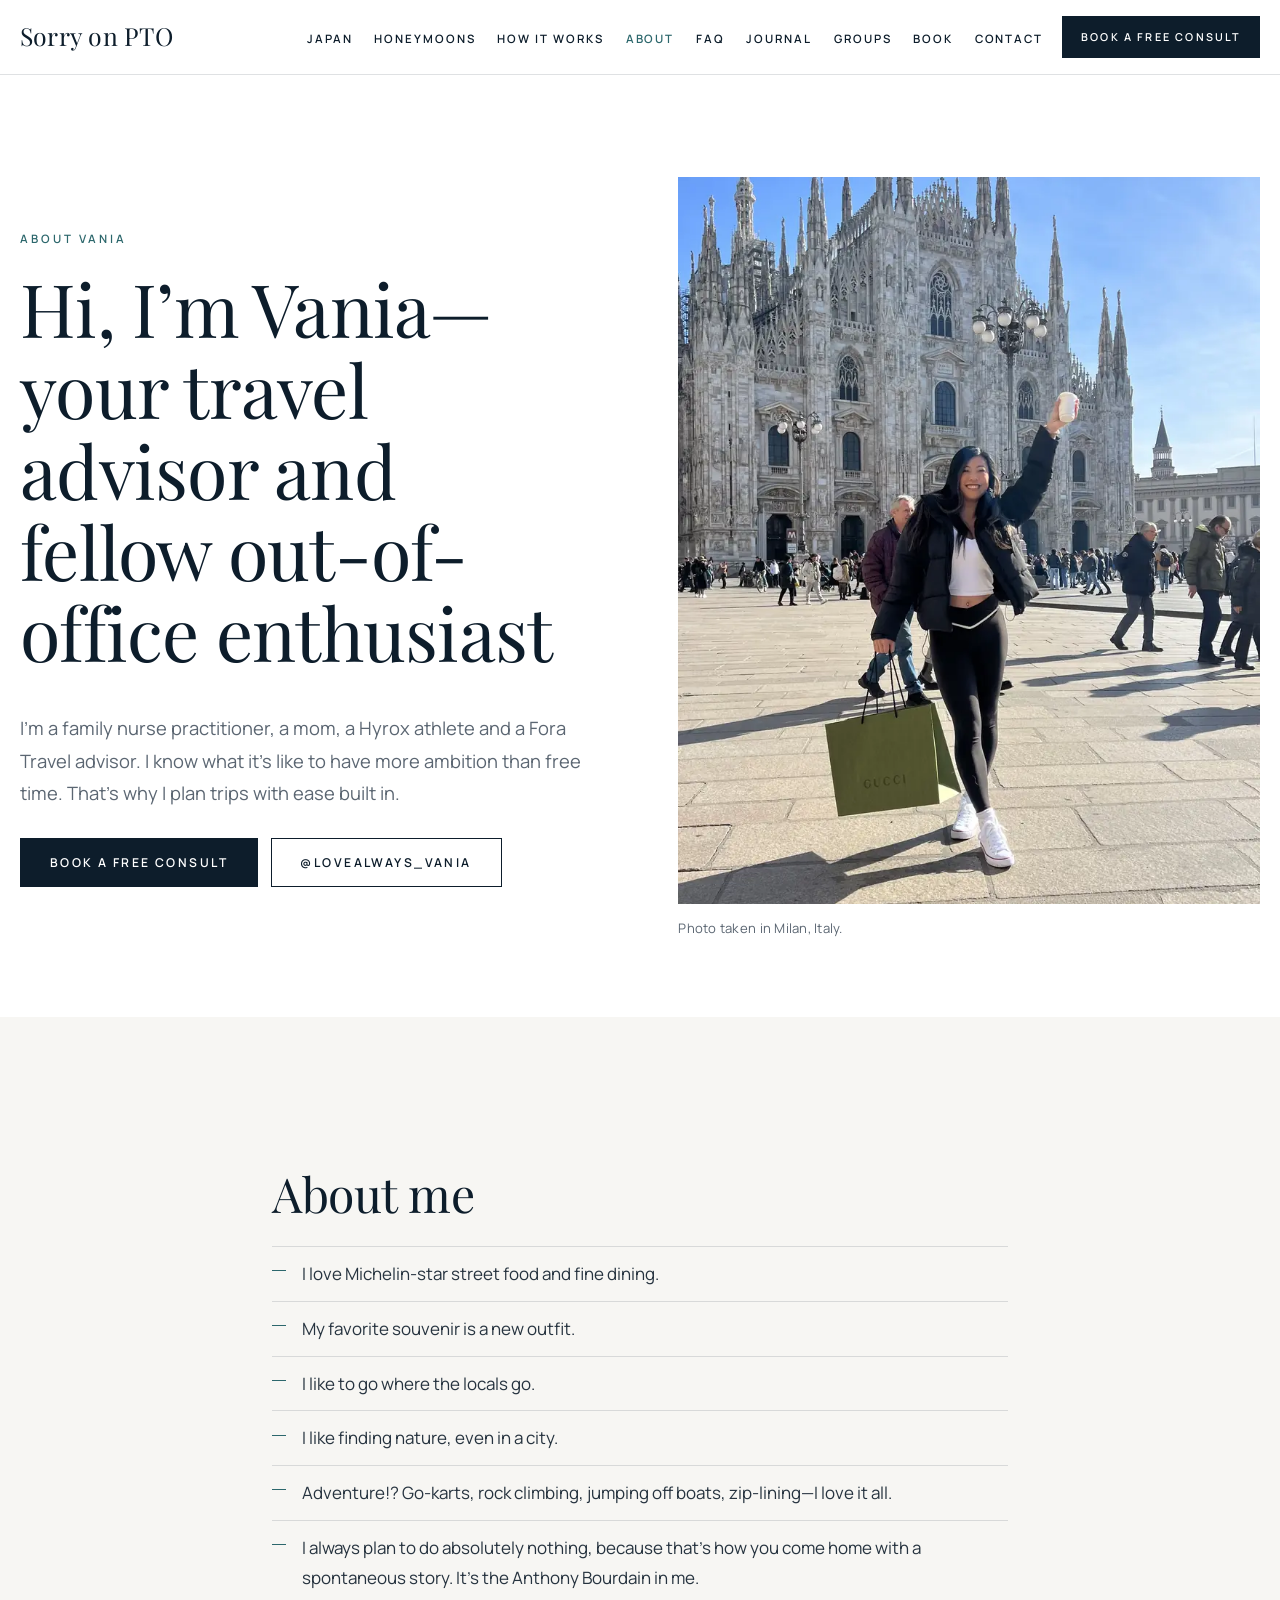
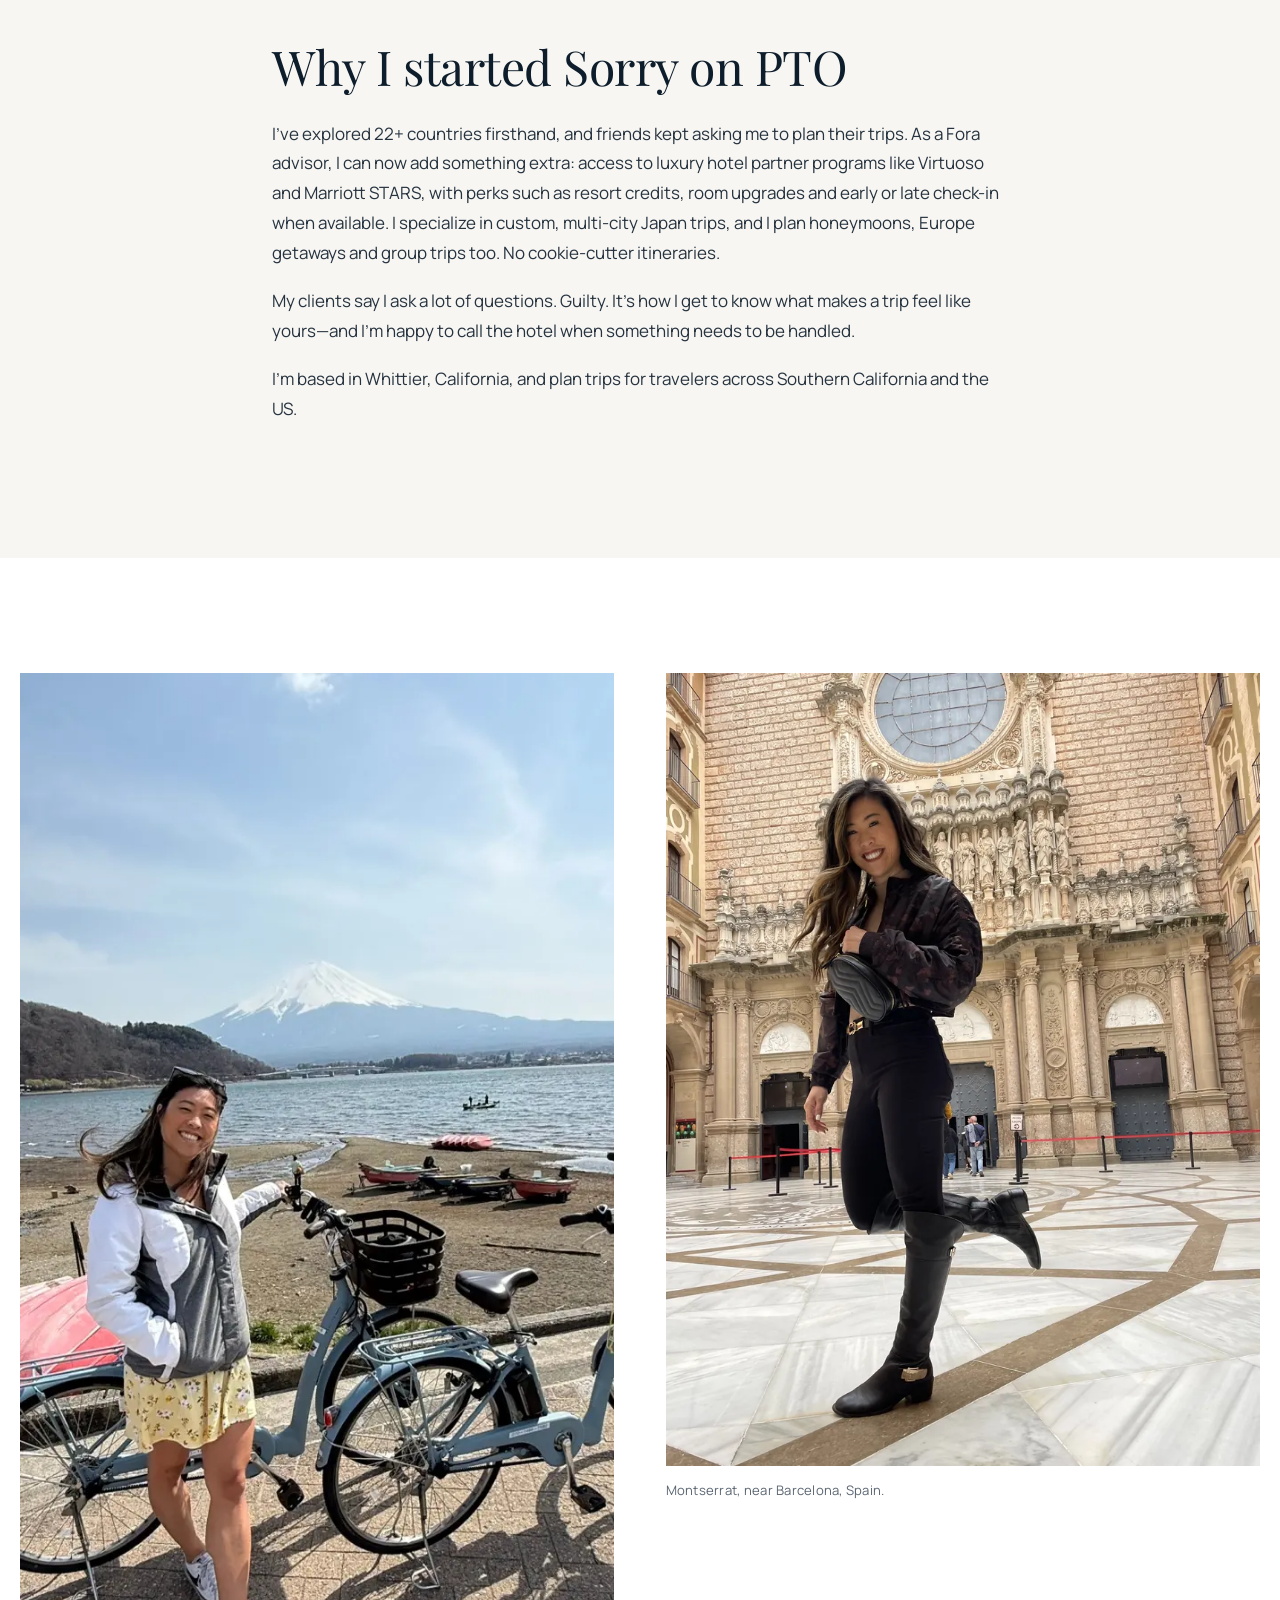
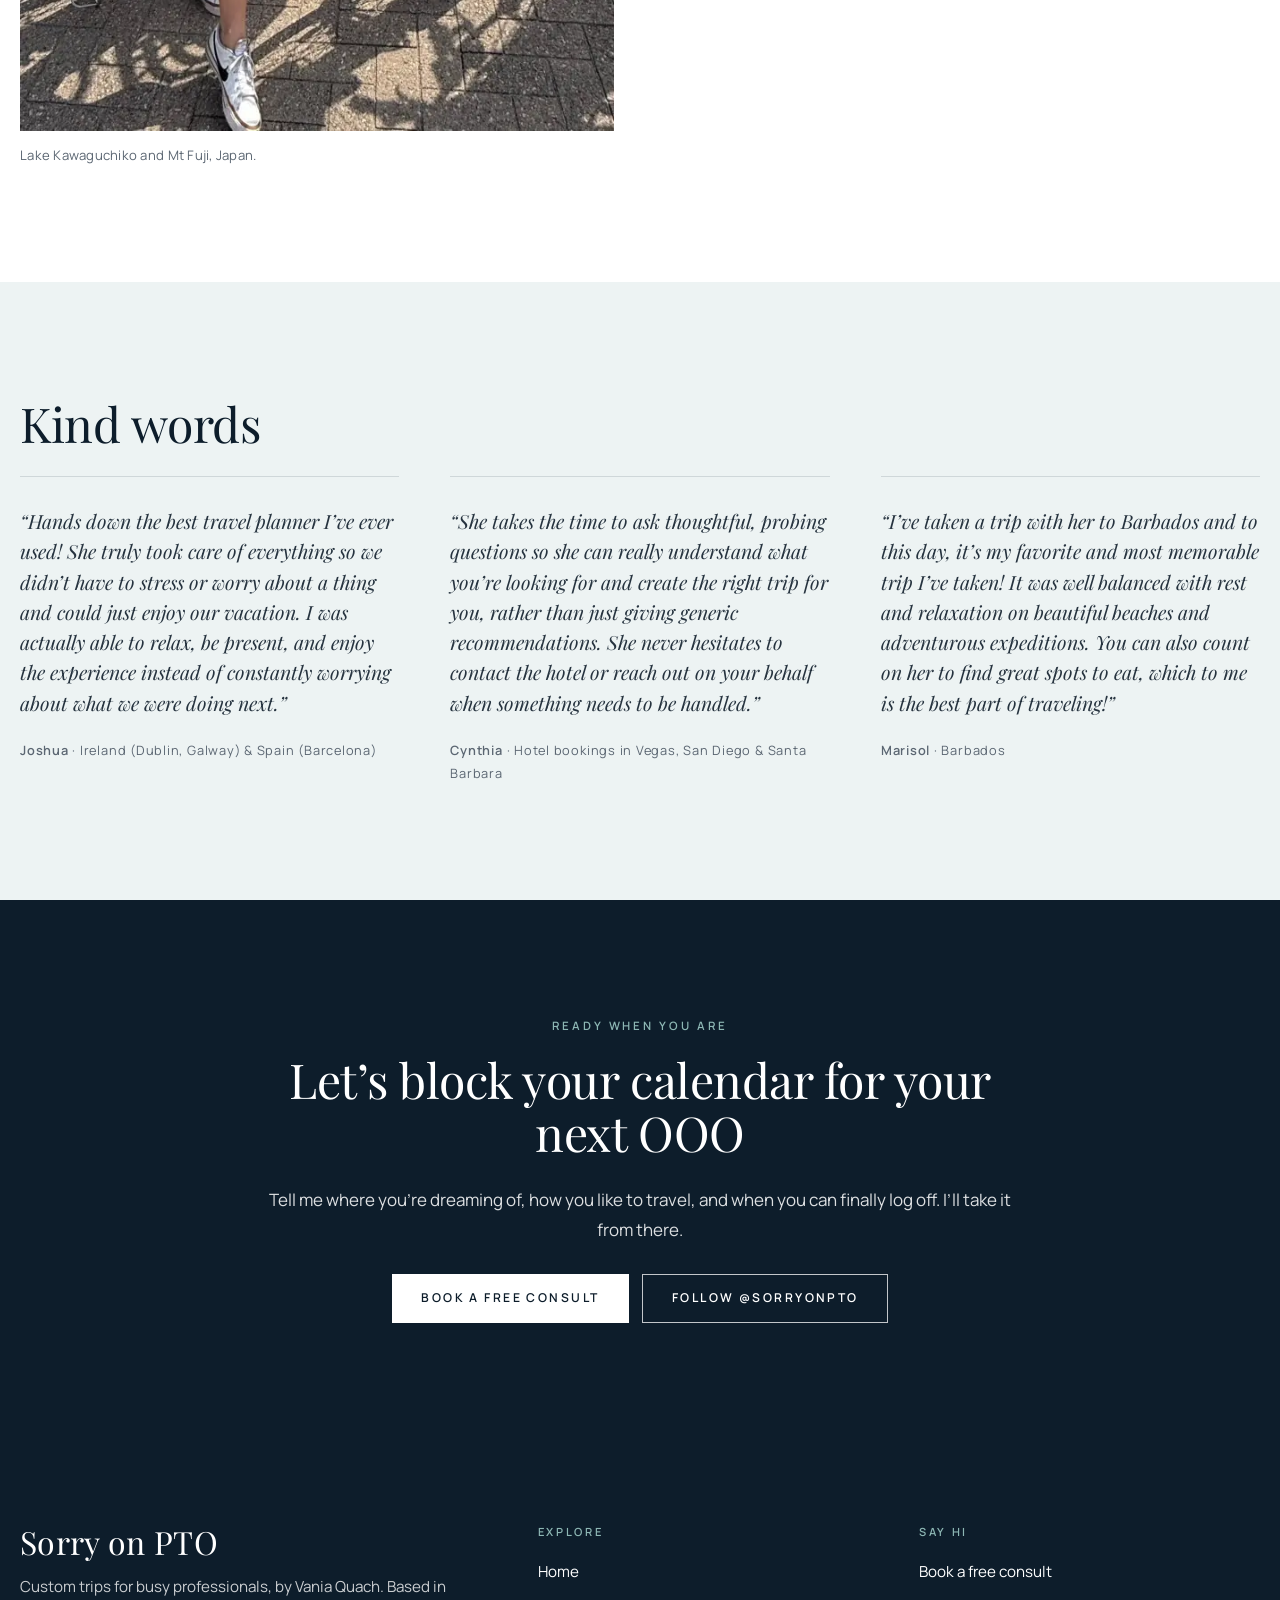
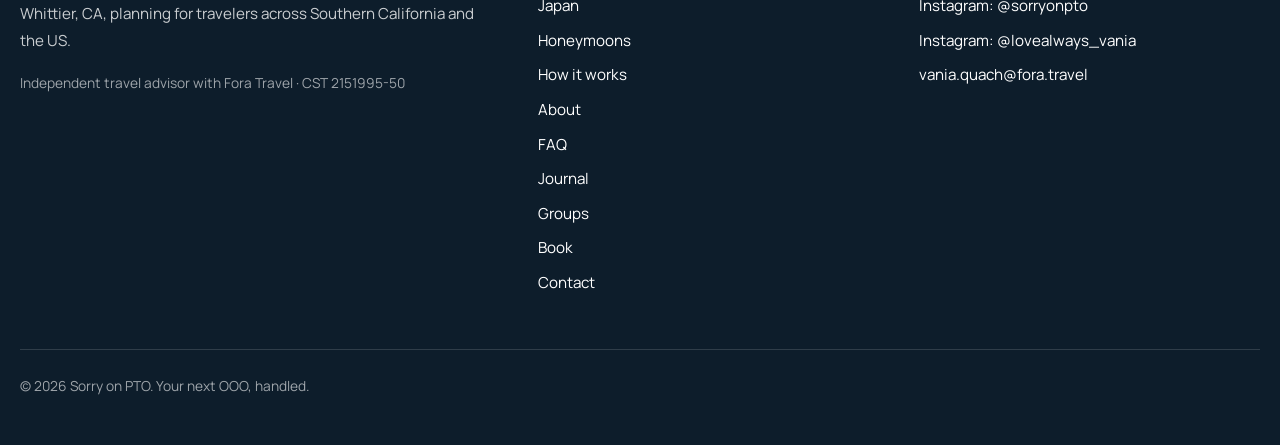
==== about/index.html @ eb4bfcd2 "sorryonpto.com site v4" ====
<!doctype html>
<html lang="en">
<head>
<meta charset="utf-8">
<meta name="viewport" content="width=device-width, initial-scale=1">
<title>About Vania Quach, Luxury Travel Advisor in Whittier, CA | Sorry on PTO</title>
<meta name="description" content="Meet Vania Quach: nurse practitioner, mom and Fora luxury travel advisor in Whittier, CA, designing custom Japan, group and milestone trips in 22+ countries.">
<link rel="canonical" href="https://sorryonpto.com/about/">
<meta name="theme-color" content="#0D1D2B">
<meta property="og:type" content="website">
<meta property="og:site_name" content="Sorry on PTO">
<meta property="og:title" content="About Vania Quach, Luxury Travel Advisor in Whittier, CA | Sorry on PTO">
<meta property="og:description" content="Meet Vania Quach: nurse practitioner, mom and Fora luxury travel advisor in Whittier, CA, designing custom Japan, group and milestone trips in 22+ countries.">
<meta property="og:url" content="https://sorryonpto.com/about/">
<meta property="og:image" content="https://sorryonpto.com/og.jpg">
<meta property="og:image:width" content="1200">
<meta property="og:image:height" content="630">
<meta name="twitter:card" content="summary_large_image">
<meta name="twitter:title" content="About Vania Quach, Luxury Travel Advisor in Whittier, CA | Sorry on PTO">
<meta name="twitter:description" content="Meet Vania Quach: nurse practitioner, mom and Fora luxury travel advisor in Whittier, CA, designing custom Japan, group and milestone trips in 22+ countries.">
<meta name="twitter:image" content="https://sorryonpto.com/og.jpg">
<link rel="icon" href="../favicon.svg" type="image/svg+xml">
<link rel="preload" href="../fonts/PlayfairDisplay-normal.woff2" as="font" type="font/woff2" crossorigin>
<link rel="stylesheet" href="../styles.css">
<script type="application/ld+json">{"@context": "https://schema.org", "@type": "Person", "@id": "https://sorryonpto.com/about/#vania", "name": "Vania Quach", "jobTitle": "Travel Advisor", "worksFor": {"@type": "Organization", "name": "Fora Travel", "url": "https://www.foratravel.com/"}, "url": "https://sorryonpto.com/about/", "image": "https://sorryonpto.com/img/vania-milan-duomo-800.webp", "homeLocation": {"@type": "Place", "name": "Whittier, California"}, "knowsAbout": ["Japan travel", "Luxury travel", "Honeymoon planning"], "sameAs": ["https://www.instagram.com/lovealways_vania/", "https://www.instagram.com/sorryonpto/"]}</script>
<script type="application/ld+json">{"@context": "https://schema.org", "@type": "BreadcrumbList", "itemListElement": [{"@type": "ListItem", "position": 1, "name": "Home", "item": "https://sorryonpto.com/"}, {"@type": "ListItem", "position": 2, "name": "About Vania", "item": "https://sorryonpto.com/about/"}]}</script>
</head>
<body>
<a class="skip" href="#main">Skip to content</a>
<header class="site-header">
  <div class="wrap header-in">
    <a class="brand" href="../">Sorry on PTO</a>
    <nav aria-label="Main" class="nav-desktop"><ul><li><a href="../japan-travel-advisor/">Japan</a></li><li><a href="../honeymoons-couples-trips/">Honeymoons</a></li><li><a href="../how-it-works/">How it works</a></li><li><a href="../about/" aria-current="page">About</a></li><li><a href="../faq/">FAQ</a></li><li><a href="../blog/">Journal</a></li><li><a href="../groups/">Groups</a></li><li><a href="../book/">Book</a></li><li><a href="../contact/">Contact</a></li></ul></nav>
    <a class="btn btn-small header-cta" href="../book/">Book a free consult</a>
    <details class="nav-mobile">
      <summary aria-label="Menu"><span></span><span></span><span></span></summary>
      <nav aria-label="Mobile"><ul><li><a href="../japan-travel-advisor/">Japan</a></li><li><a href="../honeymoons-couples-trips/">Honeymoons</a></li><li><a href="../how-it-works/">How it works</a></li><li><a href="../about/" aria-current="page">About</a></li><li><a href="../faq/">FAQ</a></li><li><a href="../blog/">Journal</a></li><li><a href="../groups/">Groups</a></li><li><a href="../book/">Book</a></li><li><a href="../contact/">Contact</a></li><li><a class="btn" href="../book/">Book a free consult</a></li></ul></nav>
    </details>
  </div>
</header>
<main id="main">

<section class="page-hero"><div class="wrap split"><div><p class="eyebrow">About Vania</p><h1>Hi, I’m Vania—your travel advisor and fellow out-of-office enthusiast</h1><p class="lede">I’m a family nurse practitioner, a mom, a Hyrox athlete and a Fora Travel advisor. I know what it’s like to have more ambition than free time. That’s why I plan trips with ease built in.</p><div class="btn-row"><a class="btn" href="../book/">Book a free consult</a><a class="btn btn-ghost" href="https://www.instagram.com/lovealways_vania/">@lovealways_vania</a></div></div><figure class="round feature"><img src="../img/vania-milan-duomo-800.webp" srcset="../img/vania-milan-duomo-800.webp 800w" sizes="(max-width: 860px) 90vw, 50vw" width="800" height="1422" alt="Vania outside the Duomo in Milan, Italy" fetchpriority="high"><figcaption>Photo taken in Milan, Italy.</figcaption></figure></div></section>
<section class="bg-sand"><div class="narrow prose"><h2>About me</h2><ul class="ticks">
<li>I love Michelin-star street food and fine dining.</li>
<li>My favorite souvenir is a new outfit.</li>
<li>I like to go where the locals go.</li>
<li>I like finding nature, even in a city.</li>
<li>Adventure!? Go-karts, rock climbing, jumping off boats, zip-lining—I love it all.</li>
<li>I always plan to do absolutely nothing, because that’s how you come home with a spontaneous story. It’s the Anthony Bourdain in me.</li></ul>
<h2>Why I started Sorry on PTO</h2><p>I’ve explored 22+ countries firsthand, and friends kept asking me to plan their trips. As a Fora advisor, I can now add something extra: access to luxury hotel partner programs like Virtuoso and Marriott STARS, with perks such as resort credits, room upgrades and early or late check-in when available. I specialize in custom, multi-city Japan trips, and I plan honeymoons, Europe getaways and group trips too. No cookie-cutter itineraries.</p>
<p>My clients say I ask a lot of questions. Guilty. It’s how I get to know what makes a trip feel like yours—and I’m happy to call the hotel when something needs to be handled.</p>
<p>I’m based in Whittier, California, and plan trips for travelers across Southern California and the US.</p></div></section>
<section><div class="wrap grid grid-2" style="align-items:start">
<figure class="round"><img src="../img/mt-fuji-bike-kawaguchiko-800.webp" srcset="../img/mt-fuji-bike-kawaguchiko-800.webp 664w" sizes="(max-width: 700px) 100vw, 50vw" width="664" height="1182" alt="Vania with her bike by Lake Kawaguchiko, Mt Fuji in the background" loading="lazy" decoding="async"><figcaption>Lake Kawaguchiko and Mt Fuji, Japan.</figcaption></figure>
<figure class="round"><img src="../img/vania-montserrat-basilica-spain-800.webp" srcset="../img/vania-montserrat-basilica-spain-800.webp 800w, ../img/vania-montserrat-basilica-spain-1600.webp 1050w" sizes="(max-width: 860px) 100vw, 50vw" width="800" height="1067" alt="Vania at the basilica of Montserrat near Barcelona, Spain" loading="lazy" decoding="async"><figcaption>Montserrat, near Barcelona, Spain.</figcaption></figure>
</div></section>
<section class="bg-sage"><div class="wrap"><h2>Kind words</h2><div class="grid grid-3"><figure class="quote"><blockquote><p>“Hands down the best travel planner I’ve ever used! She truly took care of everything so we didn’t have to stress or worry about a thing and could just enjoy our vacation. I was actually able to relax, be present, and enjoy the experience instead of constantly worrying about what we were doing next.”</p></blockquote><figcaption><cite><strong>Joshua</strong> · Ireland (Dublin, Galway) & Spain (Barcelona)</cite></figcaption></figure><figure class="quote"><blockquote><p>“She takes the time to ask thoughtful, probing questions so she can really understand what you’re looking for and create the right trip for you, rather than just giving generic recommendations. She never hesitates to contact the hotel or reach out on your behalf when something needs to be handled.”</p></blockquote><figcaption><cite><strong>Cynthia</strong> · Hotel bookings in Vegas, San Diego & Santa Barbara</cite></figcaption></figure><figure class="quote"><blockquote><p>“I’ve taken a trip with her to Barbados and to this day, it’s my favorite and most memorable trip I’ve taken! It was well balanced with rest and relaxation on beautiful beaches and adventurous expeditions. You can also count on her to find great spots to eat, which to me is the best part of traveling!”</p></blockquote><figcaption><cite><strong>Marisol</strong> · Barbados</cite></figcaption></figure></div></div></section>
<section class="bg-green center"><div class="narrow"><p class="eyebrow">Ready when you are</p><h2>Let’s block your calendar for your next OOO</h2><p>Tell me where you’re dreaming of, how you like to travel, and when you can finally log off. I’ll take it from there.</p><div class="btn-row"><a class="btn" href="../book/">Book a free consult</a><a class="btn btn-ghost" href="https://www.instagram.com/sorryonpto/">Follow @sorryonpto</a></div></div></section>
</main>
<footer class="site-footer">
  <div class="wrap footer-grid">
    <div>
      <p class="brand brand-foot">Sorry on PTO</p>
      <p>Custom trips for busy professionals, by Vania Quach. Based in Whittier, CA, planning for travelers across Southern California and the US.</p>
      <p class="small">Independent travel advisor with Fora Travel · CST 2151995-50</p>
    </div>
    <div>
      <h2 class="foot-h">Explore</h2>
      <ul class="foot-links"><li><a href="../">Home</a></li><li><a href="../japan-travel-advisor/">Japan</a></li><li><a href="../honeymoons-couples-trips/">Honeymoons</a></li><li><a href="../how-it-works/">How it works</a></li><li><a href="../about/" aria-current="page">About</a></li><li><a href="../faq/">FAQ</a></li><li><a href="../blog/">Journal</a></li><li><a href="../groups/">Groups</a></li><li><a href="../book/">Book</a></li><li><a href="../contact/">Contact</a></li></ul>
    </div>
    <div>
      <h2 class="foot-h">Say hi</h2>
      <ul class="foot-links">
        <li><a href="../book/">Book a free consult</a></li>
        <li><a href="https://www.instagram.com/sorryonpto/">Instagram: @sorryonpto</a></li>
        <li><a href="https://www.instagram.com/lovealways_vania/">Instagram: @lovealways_vania</a></li>
        <li><a href="mailto:vania.quach@fora.travel">vania.quach@fora.travel</a></li>
      </ul>
    </div>
  </div>
  <p class="wrap small copy">© 2026 Sorry on PTO. Your next OOO, handled.</p>
</footer>
</body>
</html>
---- styles.css ----
@font-face{font-family:'Manrope';font-style:normal;font-weight:400 600;font-display:swap;src:url(fonts/Manrope-normal.woff2) format('woff2');unicode-range:U+0000-00FF, U+0131, U+0152-0153, U+02BB-02BC, U+02C6, U+02DA, U+02DC, U+0304, U+0308, U+0329, U+2000-206F, U+20AC, U+2122, U+2191, U+2193, U+2212, U+2215, U+FEFF, U+FFFD}
@font-face{font-family:'Playfair Display';font-style:italic;font-weight:400 600;font-display:swap;src:url(fonts/PlayfairDisplay-italic.woff2) format('woff2');unicode-range:U+0000-00FF, U+0131, U+0152-0153, U+02BB-02BC, U+02C6, U+02DA, U+02DC, U+0304, U+0308, U+0329, U+2000-206F, U+20AC, U+2122, U+2191, U+2193, U+2212, U+2215, U+FEFF, U+FFFD}
@font-face{font-family:'Playfair Display';font-style:normal;font-weight:400 600;font-display:swap;src:url(fonts/PlayfairDisplay-normal.woff2) format('woff2');unicode-range:U+0000-00FF, U+0131, U+0152-0153, U+02BB-02BC, U+02C6, U+02DA, U+02DC, U+0304, U+0308, U+0329, U+2000-206F, U+20AC, U+2122, U+2191, U+2193, U+2212, U+2215, U+FEFF, U+FFFD}
:root{--white:#fff;--warm:#F7F6F3;--mist:#EDF3F3;--ink:#0D1D2B;--ink2:#1A2F42;--text:#26333F;--muted:#5B6672;--sea:#8DB7B4;--sea-d:#2C676C;--line:rgba(13,29,43,.13);--serif:'Playfair Display',Georgia,'Times New Roman',serif;--sans:'Manrope',system-ui,-apple-system,'Segoe UI',Helvetica,Arial,sans-serif}
*,*::before,*::after{box-sizing:border-box}
html{-webkit-text-size-adjust:100%;scroll-behavior:smooth}
body{margin:0;background:var(--white);color:var(--text);font-family:var(--sans);font-size:1.0625rem;line-height:1.75;overflow-x:hidden;-webkit-font-smoothing:antialiased}
img{max-width:100%;height:auto;display:block}
a{color:var(--sea-d);text-underline-offset:4px;text-decoration-thickness:1px}
a:hover{color:var(--ink)}
:focus-visible{outline:2px solid var(--sea-d);outline-offset:3px}
h1,h2,h3{font-family:var(--serif);font-weight:400;line-height:1.1;color:var(--ink);margin:0 0 .55em;letter-spacing:-.01em}
h1{font-size:clamp(2.5rem,6.4vw,4.6rem)}
h2{font-size:clamp(1.9rem,4.4vw,3rem)}
h3{font-family:var(--sans);font-weight:600;font-size:1.06rem;letter-spacing:.01em;line-height:1.35}
p{margin:0 0 1.1em}
ul{padding-left:1.2rem}
.wrap{width:min(1240px,100% - 2.5rem);margin-inline:auto}
.narrow{width:min(760px,100% - 2.5rem);margin-inline:auto}
.skip{position:absolute;left:-999px;top:0;background:var(--ink);color:#fff;padding:.6rem 1rem;z-index:99}
.skip:focus{left:1rem;top:1rem}
.eyebrow{font-family:var(--sans);text-transform:uppercase;letter-spacing:.26em;font-size:.72rem;font-weight:600;color:var(--sea-d);margin:0 0 1.1rem}
.lede{font-size:1.15rem;color:var(--muted)}
.small{font-size:.86rem;color:var(--muted)}
.center{text-align:center}
section{padding:clamp(4.5rem,9vw,8rem) 0}
.bg-sand{background:var(--warm)}
.bg-sage{background:var(--mist)}
.bg-green,.bg-navy{background:var(--ink);color:rgba(255,255,255,.86)}
.bg-green h2,.bg-green h3,.bg-navy h2,.bg-navy h3{color:#fff}
.bg-green .eyebrow,.bg-navy .eyebrow{color:var(--sea)}
.bg-green a:not(.btn),.bg-navy a:not(.btn){color:#fff}
/* buttons */
.btn{display:inline-flex;align-items:center;justify-content:center;gap:.5rem;min-height:3.1rem;padding:.85rem 1.8rem;background:var(--ink);color:#fff;border:1px solid var(--ink);border-radius:0;font-family:var(--sans);font-weight:600;font-size:.76rem;letter-spacing:.2em;text-transform:uppercase;text-decoration:none;transition:background .25s,color .25s,border-color .25s;text-align:center;line-height:1.3}
.btn:hover{background:var(--sea-d);border-color:var(--sea-d);color:#fff}
.btn-ghost{background:transparent;color:var(--ink)}
.btn-ghost:hover{background:var(--ink);color:#fff;border-color:var(--ink)}
.bg-green .btn,.bg-navy .btn,.on-photo .btn{background:#fff;color:var(--ink);border-color:#fff}
.bg-green .btn:hover,.bg-navy .btn:hover,.on-photo .btn:hover{background:var(--sea);border-color:var(--sea);color:var(--ink)}
.bg-green .btn-ghost,.bg-navy .btn-ghost,.on-photo .btn-ghost{background:transparent;color:#fff;border-color:rgba(255,255,255,.75)}
.bg-green .btn-ghost:hover,.bg-navy .btn-ghost:hover,.on-photo .btn-ghost:hover{background:#fff;color:var(--ink)}
.btn-small{min-height:2.6rem;padding:.55rem 1.1rem;font-size:.68rem}
.btn-big{min-height:3.6rem;padding:1rem 2.4rem;font-size:.82rem}
.btn-row{display:flex;flex-wrap:wrap;gap:.8rem;margin-top:1.8rem}
.center .btn-row{justify-content:center}
.link-arrow{font-size:.76rem;font-weight:600;letter-spacing:.2em;text-transform:uppercase;text-decoration:none;color:inherit;border-bottom:1px solid currentColor;padding-bottom:.2rem}
/* header */
.site-header{position:sticky;top:0;z-index:30;background:rgba(255,255,255,.97);border-bottom:1px solid var(--line);color:var(--ink)}
.header-in{display:flex;align-items:center;gap:1.2rem;min-height:4.6rem}
.brand{font-family:var(--serif);font-size:1.55rem;color:inherit;text-decoration:none;letter-spacing:.01em;white-space:nowrap;margin-right:auto;line-height:1}
.nav-desktop ul{display:flex;gap:1.35rem;list-style:none;margin:0;padding:0}
.nav-desktop a{color:inherit;text-decoration:none;font-size:.72rem;font-weight:600;letter-spacing:.17em;text-transform:uppercase}
.nav-desktop a:hover,.nav-desktop a[aria-current]{color:var(--sea-d)}
.nav-mobile{display:none;position:relative}
.nav-mobile summary{list-style:none;cursor:pointer;width:44px;height:44px;display:flex;flex-direction:column;justify-content:center;gap:6px;padding:0 9px}
.nav-mobile summary::-webkit-details-marker{display:none}
.nav-mobile summary span{display:block;height:1.5px;background:currentColor}
.nav-mobile nav{position:absolute;right:0;top:calc(100% + .6rem);background:#fff;color:var(--ink);border:1px solid var(--line);box-shadow:0 18px 40px rgba(13,29,43,.16);width:min(300px,86vw);padding:1rem 1.2rem}
.nav-mobile ul{list-style:none;margin:0;padding:0}
.nav-mobile li a:not(.btn){display:block;padding:.62rem 0;color:var(--ink);text-decoration:none;border-bottom:1px solid var(--line);font-size:.78rem;font-weight:600;letter-spacing:.16em;text-transform:uppercase}
.nav-mobile .btn{width:100%;margin-top:1rem}
@media (max-width:1180px){.nav-desktop{display:none}.nav-mobile{display:block}}
@media (max-width:520px){.header-cta{display:none}.brand{font-size:1.4rem}}
/* home hero */
.home .site-header{position:absolute;left:0;right:0;background:transparent;border-bottom:1px solid rgba(255,255,255,.22);color:#fff}
.home .site-header .header-cta{background:transparent;color:#fff;border-color:rgba(255,255,255,.8)}
.home .site-header .header-cta:hover{background:#fff;color:var(--ink)}
.hero{position:relative;min-height:100vh;min-height:100svh;display:flex;align-items:flex-end;padding:0;color:#fff;background:var(--ink);overflow:hidden;isolation:isolate}
.hero-slides{position:absolute;inset:0;margin:0;z-index:-2}
.slide{position:absolute;inset:0;margin:0;opacity:0;animation:slidefade 28s linear infinite}
.slide picture,.slide img{width:100%;height:100%}
.slide img{object-fit:cover;animation:slidezoom 28s linear infinite}
.slide:nth-child(1){animation-delay:-1.1s}.slide:nth-child(1) img{animation-delay:-1.1s}
.slide:nth-child(2){animation-delay:5.9s}.slide:nth-child(2) img{animation-delay:5.9s}
.slide:nth-child(3){animation-delay:12.9s}.slide:nth-child(3) img{animation-delay:12.9s}
.slide:nth-child(4){animation-delay:19.9s}.slide:nth-child(4) img{animation-delay:19.9s}
.slide figcaption{position:absolute;right:clamp(1.25rem,4vw,3rem);bottom:clamp(1.4rem,4vw,2.6rem);font-size:.68rem;font-weight:600;letter-spacing:.24em;text-transform:uppercase;color:rgba(255,255,255,.85)}
@keyframes slidefade{0%{opacity:0}4%{opacity:1}25%{opacity:1}29%{opacity:0}100%{opacity:0}}
@keyframes slidezoom{0%{transform:scale(1.0)}29%{transform:scale(1.07)}100%{transform:scale(1.07)}}
.hero::after{content:"";position:absolute;inset:0;z-index:-1;background:linear-gradient(180deg,rgba(6,16,26,.55) 0%,rgba(6,16,26,.12) 30%,rgba(6,16,26,.18) 55%,rgba(6,16,26,.72) 100%)}
.hero-copy{padding:9rem 0 clamp(4.5rem,9vh,6.5rem)}
.hero-copy .eyebrow{color:#fff;opacity:.9}
.hero h1{color:#fff;max-width:15ch;font-size:clamp(2.6rem,6.2vw,5.4rem);line-height:1.04;text-shadow:0 2px 30px rgba(0,0,0,.25)}
.hero .tag{font-family:var(--serif);font-style:italic;font-size:clamp(1.25rem,2.4vw,1.6rem);margin:0;color:#fff}
@media (prefers-reduced-motion:reduce){.slide,.slide img{animation:none}.slide:nth-child(1){opacity:1}}
@media (max-width:700px){.hero{min-height:92svh}.hero-copy{padding-bottom:5.2rem}.slide figcaption{left:1.25rem;right:auto;bottom:1.6rem}}
/* intro */
.intro p.statement{font-family:var(--serif);font-size:clamp(1.6rem,3.4vw,2.35rem);line-height:1.3;color:var(--ink);margin-bottom:1.2rem}
.dest-list{display:flex;flex-wrap:wrap;justify-content:center;gap:.4rem 1.6rem;list-style:none;padding:0;margin:2.2rem 0 0}
.dest-list a{font-size:.74rem;font-weight:600;letter-spacing:.2em;text-transform:uppercase;text-decoration:none;color:var(--ink)}
.dest-list a:hover{color:var(--sea-d)}
/* split */
.split{display:grid;gap:clamp(2.5rem,6vw,6rem);align-items:center}
@media (min-width:861px){.split{grid-template-columns:1fr 1fr}.split.rev>:first-child{order:2}}
.split figure,.split>div>img{margin:0}
.split img{width:100%;object-fit:cover}
.feature img{aspect-ratio:4/5;object-fit:cover;width:100%}
figure{margin:0}
figcaption{font-size:.82rem;color:var(--muted);margin-top:.8rem;letter-spacing:.02em}
.round img{border-radius:0}
/* full-bleed bands */
.band{position:relative;padding:0;min-height:min(78vh,760px);display:flex;align-items:flex-end;color:#fff;overflow:hidden;isolation:isolate}
.band>img{position:absolute;inset:0;width:100%;height:100%;object-fit:cover;z-index:-2}
.band::after{content:"";position:absolute;inset:0;z-index:-1;background:linear-gradient(180deg,rgba(6,16,26,0) 40%,rgba(6,16,26,.7) 100%)}
.band-cap{padding:clamp(3rem,7vw,5rem) 0}
.band-cap h2{color:#fff;max-width:20ch;margin-bottom:1.1rem}
.band-cap .eyebrow{color:#fff;opacity:.9}
.band-cap .link-arrow{color:#fff}
@media (max-width:700px){.band{min-height:72svh}}
.photo-band{padding:0}
.photo-band img{width:100%;height:min(80vh,780px);object-fit:cover}
/* steps & cards (borderless) */
.grid{display:grid;gap:clamp(1.8rem,4vw,3.2rem)}
@media (min-width:701px){.grid-2{grid-template-columns:1fr 1fr}.grid-3{grid-template-columns:repeat(3,1fr)}}
.card{background:none;border:0;border-top:1px solid var(--line);padding:1.6rem 0 0;border-radius:0;box-shadow:none}
.bg-green .card,.bg-navy .card{border-color:rgba(255,255,255,.2)}
.step-n{display:block;font-family:var(--serif);font-size:2.6rem;line-height:1;color:var(--sea-d);margin-bottom:1rem}
.photo-card{display:block;color:inherit;text-decoration:none;background:none;border:0;box-shadow:none}
.photo-card img{width:100%;aspect-ratio:4/5;object-fit:cover;transition:transform .8s ease}
.photo-card:hover img{transform:scale(1.02)}
.pc-body{padding:1.2rem 0 0}
.pc-body h3,.photo-card h2,.photo-card h3{font-family:var(--serif);font-weight:400;font-size:1.65rem;letter-spacing:-.005em}
.ticks{list-style:none;padding:0;margin:1.4rem 0}
.ticks li{position:relative;padding:.75rem 0 .75rem 1.9rem;border-top:1px solid var(--line)}
.ticks li::before{content:"";position:absolute;left:0;top:1.45rem;width:.9rem;height:1px;background:var(--sea-d)}
.callout{background:var(--mist);padding:1.6rem 1.8rem;border-left:2px solid var(--sea-d);margin:2rem 0}
/* quotes */
.quote{margin:0;padding:1.8rem 0 0;border-top:1px solid rgba(255,255,255,.22)}
.quote blockquote{margin:0}
.quote blockquote p{font-family:var(--serif);font-style:italic;font-size:1.22rem;line-height:1.55;color:inherit}
.quote cite{font-style:normal;font-size:.8rem;letter-spacing:.06em}
section:not(.bg-green):not(.bg-navy) .quote{border-color:var(--line)}
/* page heroes (inner pages) */
.page-hero{padding:clamp(3.5rem,8vw,6.5rem) 0 clamp(3rem,6vw,5rem)}
.page-hero h1{max-width:18ch}
.hero-media{margin:0}
.hero-media .hero-img img,.hero-img img{width:100%;aspect-ratio:4/5;object-fit:cover}
.page-hero .split figure{max-width:none!important}
.banner{width:100vw!important;max-width:none;margin:clamp(2.5rem,6vw,4rem) 0 0;position:relative;left:50%;transform:translateX(-50%)}
.banner img{width:100%;height:min(76vh,720px);object-fit:cover}
.tall img{aspect-ratio:4/5;object-fit:cover}
.prose h2{margin-top:2.2rem}
.prose{max-width:46rem}
.day{border-top:1px solid var(--line);padding:1.4rem 0}
.post-meta{font-size:.82rem;color:var(--muted);letter-spacing:.06em}
.steps{counter-reset:s;list-style:none;padding:0}
.faq details{border-top:1px solid var(--line);padding:1.1rem 0}
.faq details:last-child{border-bottom:1px solid var(--line)}
.faq summary{cursor:pointer;font-weight:600;color:var(--ink);list-style-position:outside}
.paths .card{border-top:2px solid var(--ink)}
.ready li{padding:.35rem 0}
.portrait-slot img{width:100%;aspect-ratio:4/3;object-fit:cover}
.text-card{display:block;padding:2.2rem;background:var(--warm);color:inherit;text-decoration:none}
.text-card:hover{background:var(--mist)}
/* closing CTA on photo */
.cta-photo{position:relative;color:#fff;isolation:isolate;overflow:hidden;padding:clamp(6rem,14vw,10rem) 0}
.cta-photo>img{position:absolute;inset:0;width:100%;height:100%;object-fit:cover;z-index:-2}
.cta-photo::after{content:"";position:absolute;inset:0;background:rgba(6,16,26,.55);z-index:-1}
.cta-photo h2{color:#fff}.cta-photo .eyebrow{color:#fff;opacity:.9}
/* footer */
.site-footer{background:var(--ink);color:rgba(255,255,255,.78);padding:clamp(3.5rem,7vw,5.5rem) 0 2rem;font-size:.95rem}
.site-footer a{color:#fff;text-decoration:none}
.site-footer a:hover{color:var(--sea)}
.footer-grid{display:grid;gap:2.5rem}
@media (min-width:801px){.footer-grid{grid-template-columns:1.4fr 1fr 1fr}}
.brand-foot{font-size:2rem;color:#fff;margin-bottom:1rem}
.foot-h{font-family:var(--sans);font-size:.7rem;font-weight:600;letter-spacing:.24em;text-transform:uppercase;color:var(--sea);margin-bottom:1rem}
.foot-links{list-style:none;padding:0;margin:0}
.foot-links li{padding:.25rem 0}
.site-footer .small{color:rgba(255,255,255,.6)}
.copy{border-top:1px solid rgba(255,255,255,.14);margin-top:3rem;padding-top:1.5rem}
@media (max-width:700px){section{padding:4rem 0}body{font-size:1.02rem}}
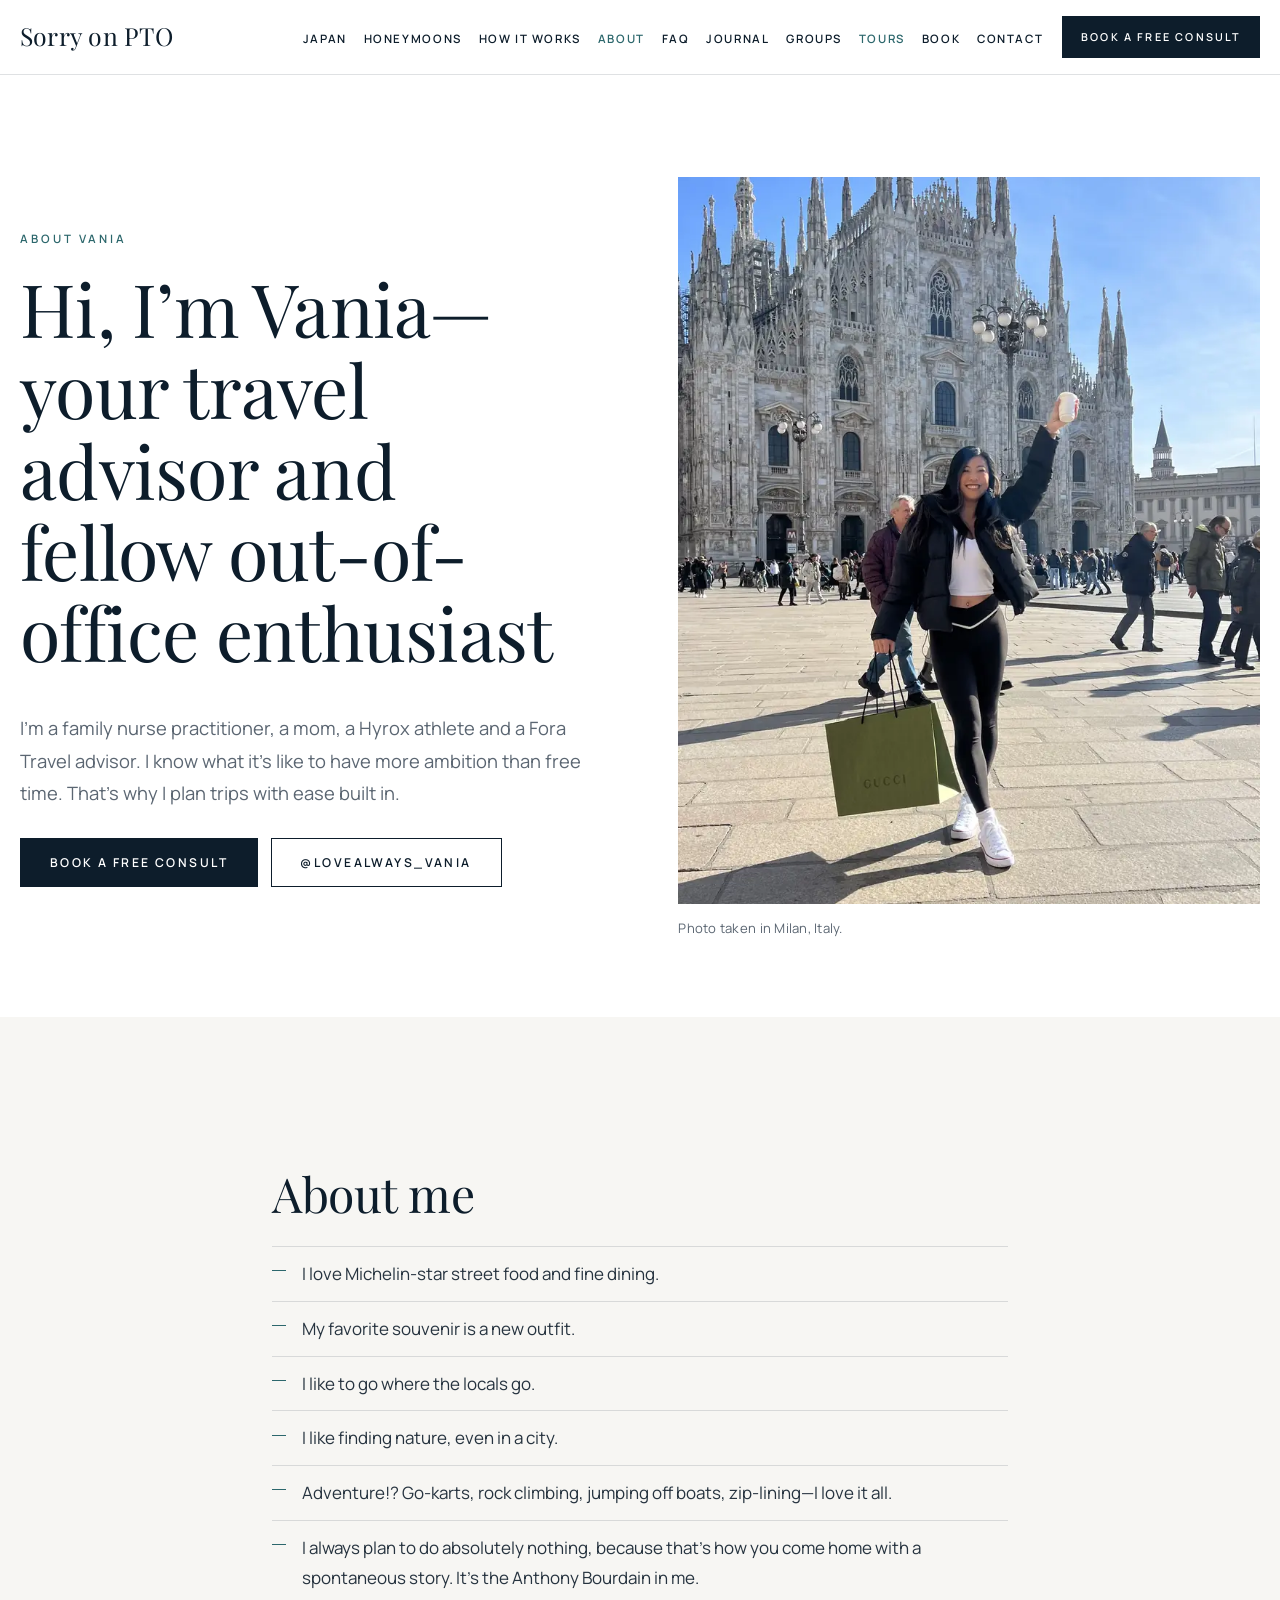
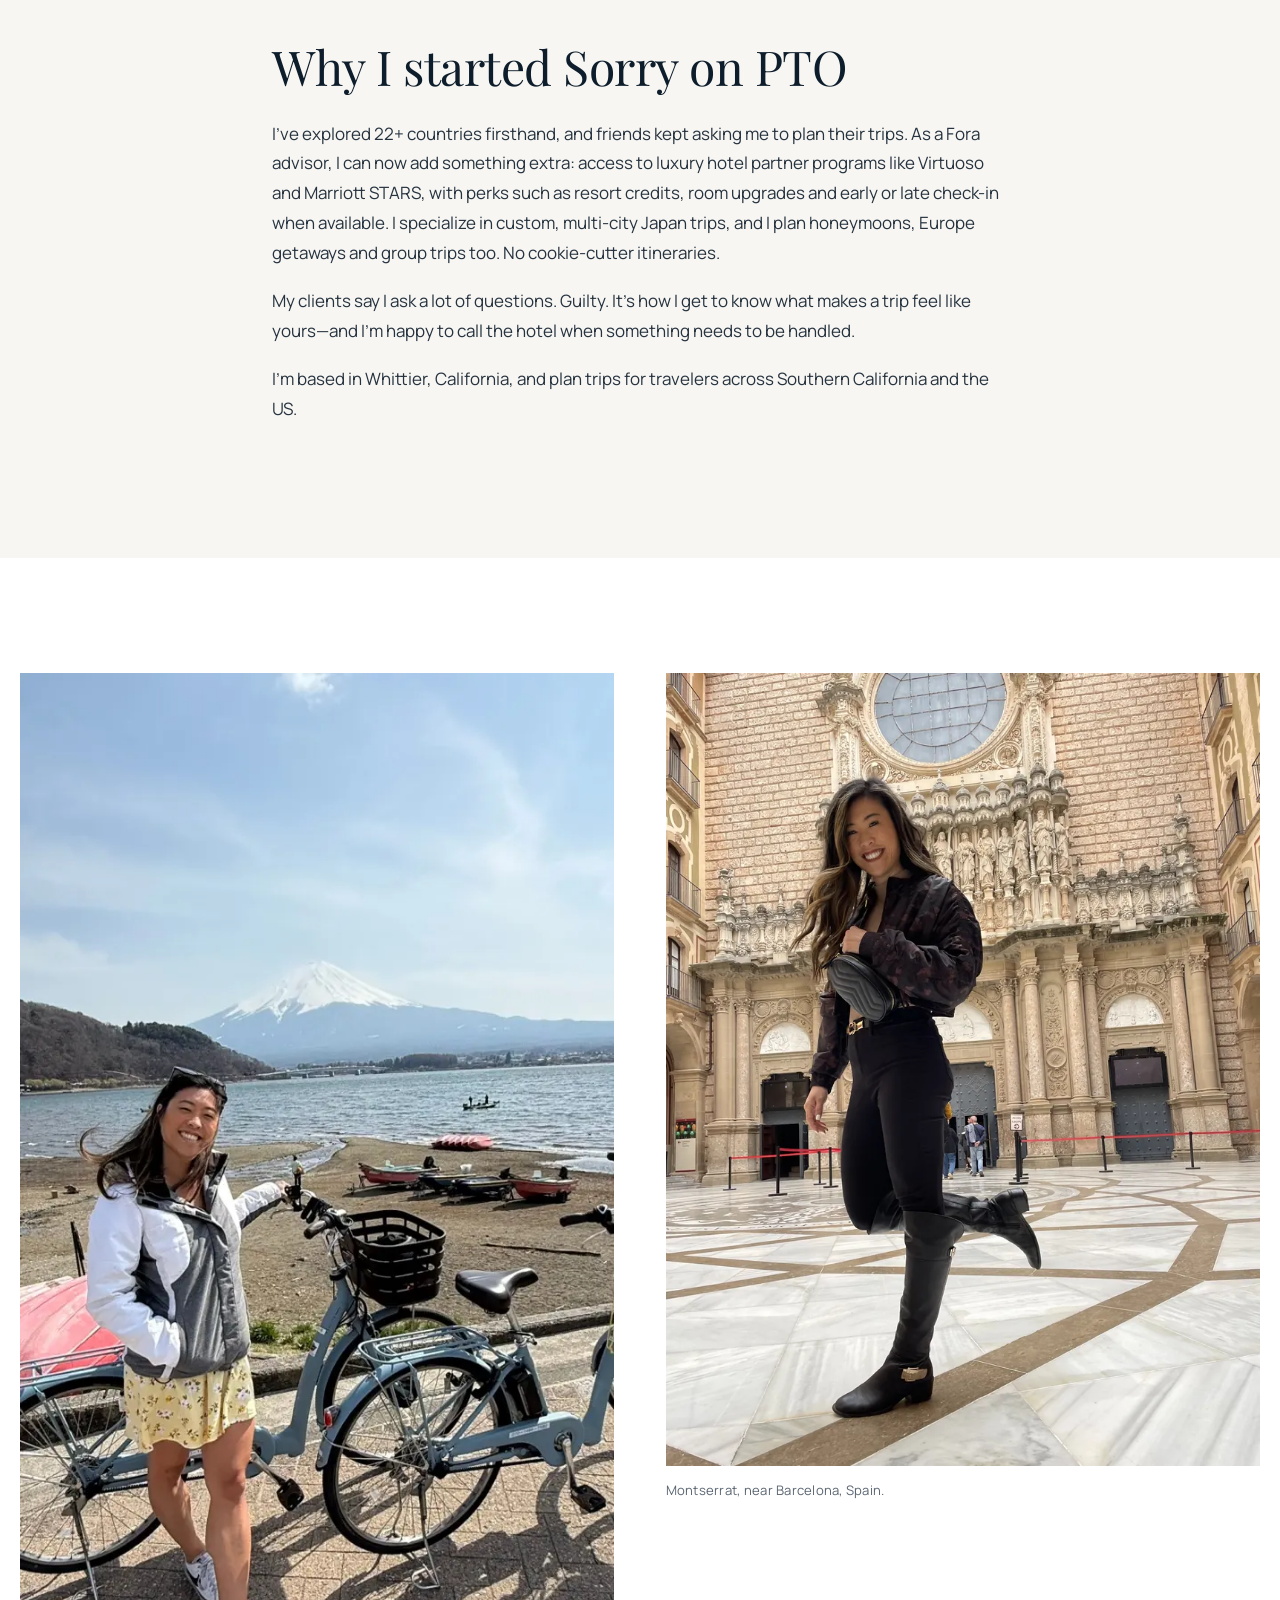
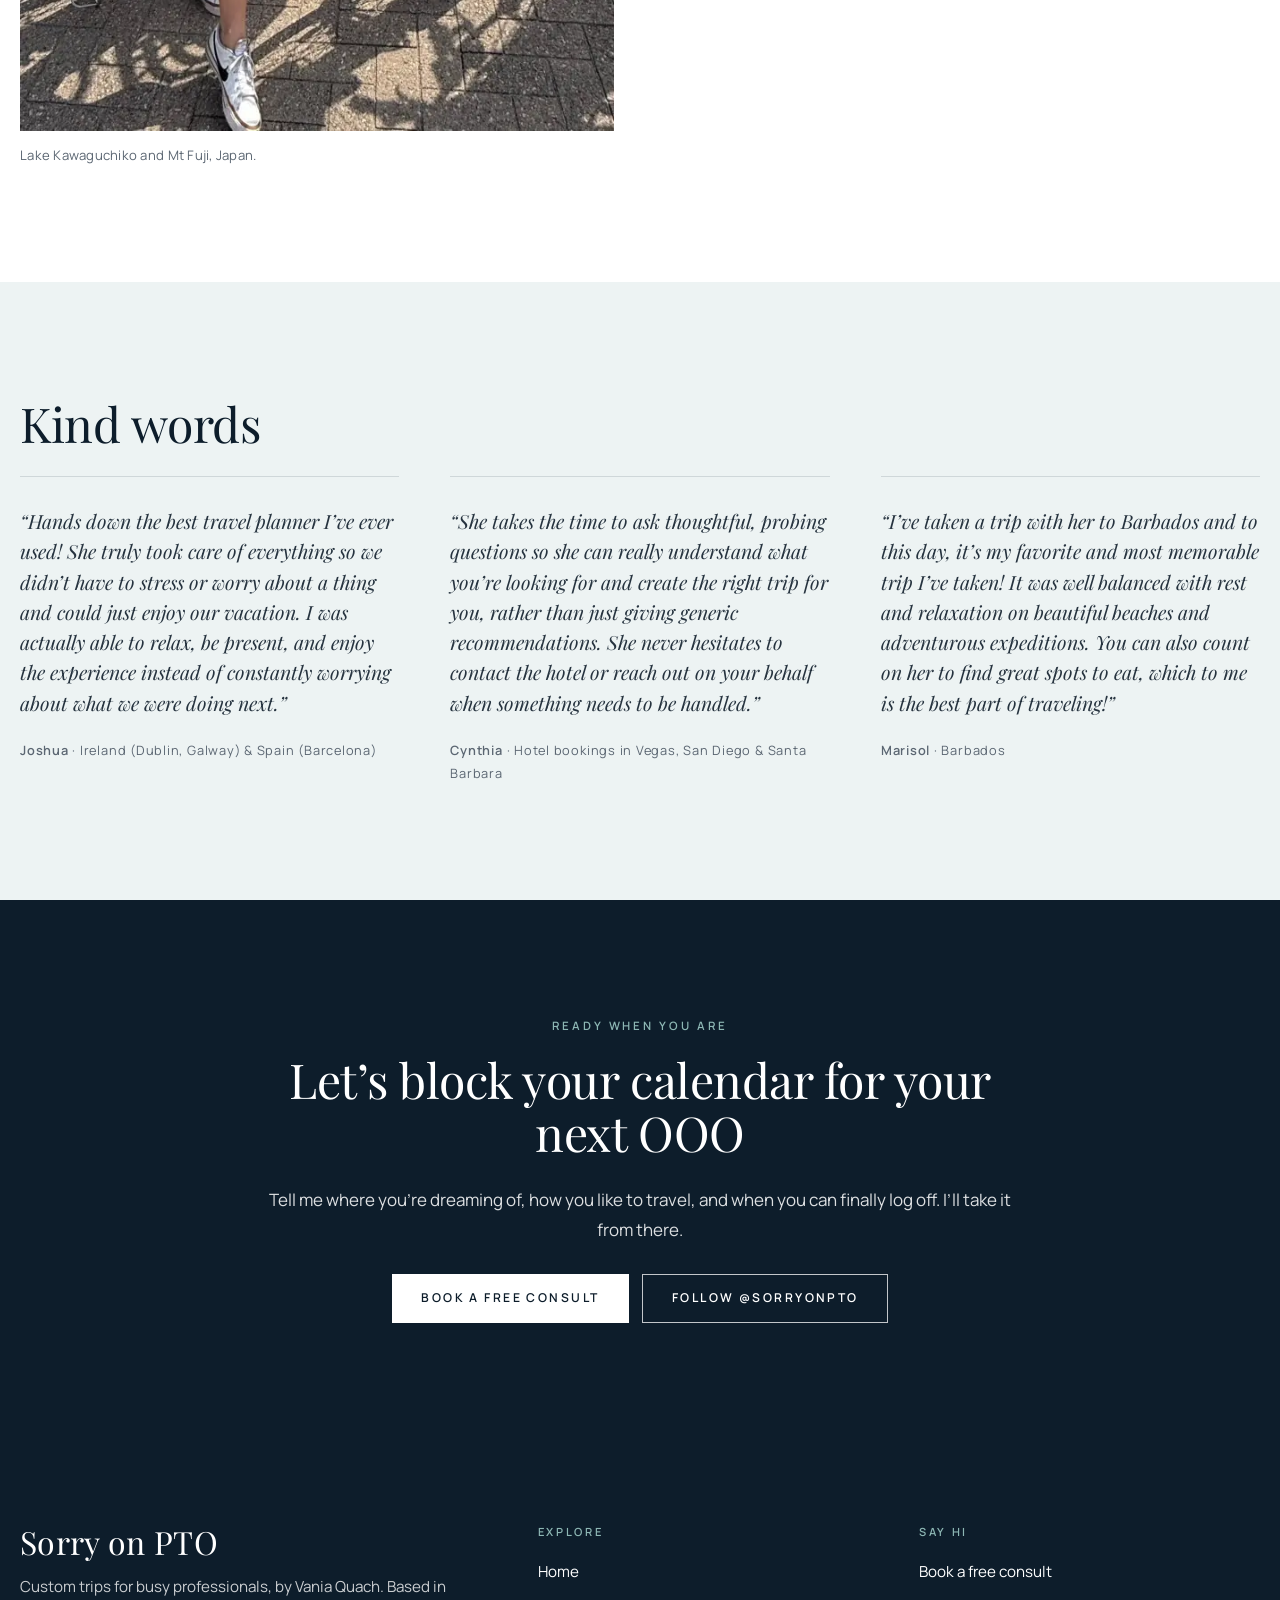
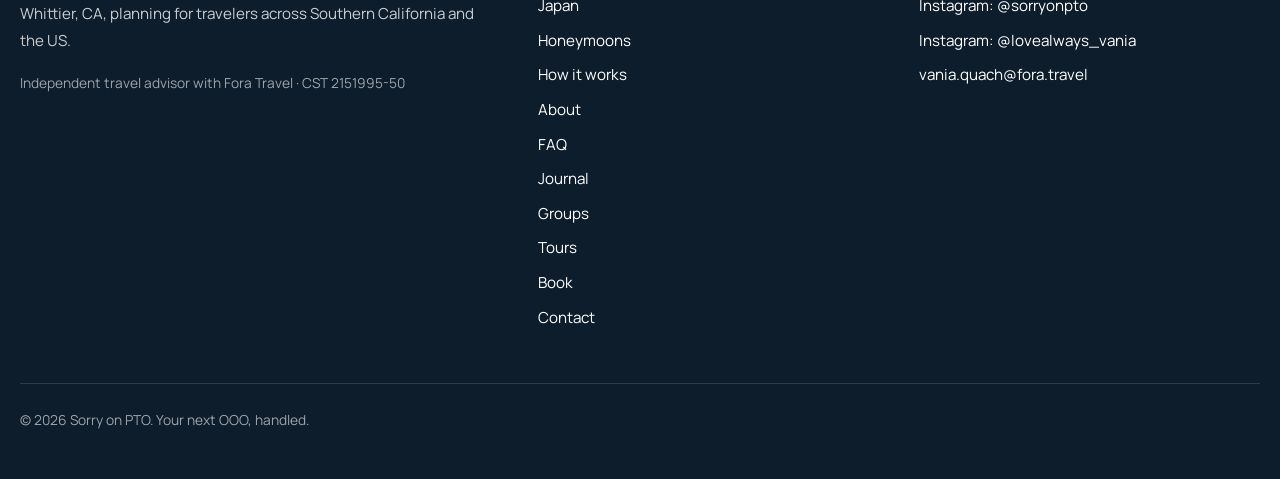
==== commit d35b82df: "Add Tours & Experiences page (Viator, FORA4 promo), nav link and home banner" ====
--- a/about/index.html
+++ b/about/index.html
@@ -30,11 +30,11 @@
 <header class="site-header">
   <div class="wrap header-in">
     <a class="brand" href="../">Sorry on PTO</a>
-    <nav aria-label="Main" class="nav-desktop"><ul><li><a href="../japan-travel-advisor/">Japan</a></li><li><a href="../honeymoons-couples-trips/">Honeymoons</a></li><li><a href="../how-it-works/">How it works</a></li><li><a href="../about/" aria-current="page">About</a></li><li><a href="../faq/">FAQ</a></li><li><a href="../blog/">Journal</a></li><li><a href="../groups/">Groups</a></li><li><a href="../book/">Book</a></li><li><a href="../contact/">Contact</a></li></ul></nav>
+    <nav aria-label="Main" class="nav-desktop"><ul><li><a href="../japan-travel-advisor/">Japan</a></li><li><a href="../honeymoons-couples-trips/">Honeymoons</a></li><li><a href="../how-it-works/">How it works</a></li><li><a href="../about/" aria-current="page">About</a></li><li><a href="../faq/">FAQ</a></li><li><a href="../blog/">Journal</a></li><li><a href="../groups/">Groups</a></li><li><a class="nav-tours" href="../tours/">Tours</a></li><li><a href="../book/">Book</a></li><li><a href="../contact/">Contact</a></li></ul></nav>
     <a class="btn btn-small header-cta" href="../book/">Book a free consult</a>
     <details class="nav-mobile">
       <summary aria-label="Menu"><span></span><span></span><span></span></summary>
-      <nav aria-label="Mobile"><ul><li><a href="../japan-travel-advisor/">Japan</a></li><li><a href="../honeymoons-couples-trips/">Honeymoons</a></li><li><a href="../how-it-works/">How it works</a></li><li><a href="../about/" aria-current="page">About</a></li><li><a href="../faq/">FAQ</a></li><li><a href="../blog/">Journal</a></li><li><a href="../groups/">Groups</a></li><li><a href="../book/">Book</a></li><li><a href="../contact/">Contact</a></li><li><a class="btn" href="../book/">Book a free consult</a></li></ul></nav>
+      <nav aria-label="Mobile"><ul><li><a href="../japan-travel-advisor/">Japan</a></li><li><a href="../honeymoons-couples-trips/">Honeymoons</a></li><li><a href="../how-it-works/">How it works</a></li><li><a href="../about/" aria-current="page">About</a></li><li><a href="../faq/">FAQ</a></li><li><a href="../blog/">Journal</a></li><li><a href="../groups/">Groups</a></li><li><a class="nav-tours" href="../tours/">Tours</a></li><li><a href="../book/">Book</a></li><li><a href="../contact/">Contact</a></li><li><a class="btn" href="../book/">Book a free consult</a></li></ul></nav>
     </details>
   </div>
 </header>
@@ -67,7 +67,7 @@
     </div>
     <div>
       <h2 class="foot-h">Explore</h2>
-      <ul class="foot-links"><li><a href="../">Home</a></li><li><a href="../japan-travel-advisor/">Japan</a></li><li><a href="../honeymoons-couples-trips/">Honeymoons</a></li><li><a href="../how-it-works/">How it works</a></li><li><a href="../about/" aria-current="page">About</a></li><li><a href="../faq/">FAQ</a></li><li><a href="../blog/">Journal</a></li><li><a href="../groups/">Groups</a></li><li><a href="../book/">Book</a></li><li><a href="../contact/">Contact</a></li></ul>
+      <ul class="foot-links"><li><a href="../">Home</a></li><li><a href="../japan-travel-advisor/">Japan</a></li><li><a href="../honeymoons-couples-trips/">Honeymoons</a></li><li><a href="../how-it-works/">How it works</a></li><li><a href="../about/" aria-current="page">About</a></li><li><a href="../faq/">FAQ</a></li><li><a href="../blog/">Journal</a></li><li><a href="../groups/">Groups</a></li><li><a class="nav-tours" href="../tours/">Tours</a></li><li><a href="../book/">Book</a></li><li><a href="../contact/">Contact</a></li></ul>
     </div>
     <div>
       <h2 class="foot-h">Say hi</h2>
--- a/styles.css
+++ b/styles.css
@@ -170,3 +170,71 @@
 .site-footer .small{color:rgba(255,255,255,.6)}
 .copy{border-top:1px solid rgba(255,255,255,.14);margin-top:3rem;padding-top:1.5rem}
 @media (max-width:700px){section{padding:4rem 0}body{font-size:1.02rem}}
+
+/* tours page + home tours banner (v5) */
+.nav-tours{color:var(--sea-d)!important}
+.home .site-header .nav-tours{color:#fff!important;border-bottom:1px solid var(--sea)}
+@media (max-width:1320px) and (min-width:1181px){.nav-desktop ul{gap:1.05rem}.nav-desktop a{letter-spacing:.14em}}
+.tours-hero{position:relative;min-height:min(92svh,860px);display:flex;align-items:flex-end;padding:0;color:#fff;background:var(--ink);overflow:hidden;isolation:isolate}
+.tours-hero>img{position:absolute;inset:0;width:100%;height:100%;object-fit:cover;z-index:-2}
+.tours-hero::after{content:"";position:absolute;inset:0;z-index:-1;background:linear-gradient(180deg,rgba(6,16,26,.35) 0%,rgba(6,16,26,.1) 35%,rgba(6,16,26,.78) 100%)}
+.tours-hero-in{padding:7rem 0 clamp(4rem,9vh,6rem)}
+.tours-hero h1{color:#fff;max-width:16ch;font-size:clamp(2.5rem,6vw,5rem);line-height:1.04;text-shadow:0 2px 30px rgba(0,0,0,.25)}
+.tours-hero .eyebrow{color:#fff;opacity:.92}
+.tours-hero .tag{font-family:var(--serif);font-style:italic;font-size:clamp(1.15rem,2.2vw,1.5rem);color:#fff;max-width:34ch;margin-bottom:1.4rem}
+.photo-cap{position:absolute;right:clamp(1.25rem,4vw,3rem);bottom:clamp(1.2rem,3vw,2rem);margin:0;font-size:.66rem;font-weight:600;letter-spacing:.24em;text-transform:uppercase;color:rgba(255,255,255,.8)}
+.promo-pill{display:inline-flex;align-items:center;gap:.7rem;margin:0;padding:.5rem 1rem .5rem .5rem;background:rgba(255,255,255,.14);border:1px solid rgba(255,255,255,.4);border-radius:999px;font-size:.82rem;font-weight:600;letter-spacing:.04em;color:#fff;backdrop-filter:blur(6px);-webkit-backdrop-filter:blur(6px)}
+.promo-pill span{background:var(--sea);color:var(--ink);border-radius:999px;padding:.25rem .75rem;letter-spacing:.14em;font-size:.74rem}
+.offer-grid{display:grid;gap:clamp(2.5rem,6vw,5rem);align-items:center}
+@media (min-width:861px){.offer-grid{grid-template-columns:1.05fr .95fr}}
+.mini-steps{list-style:none;padding:0;margin:1.8rem 0 0}
+.mini-steps li{display:flex;gap:1.1rem;align-items:baseline;padding:.85rem 0;border-top:1px solid var(--line)}
+.mini-steps li>span:first-child{font-family:var(--serif);font-size:1.5rem;color:var(--sea-d);line-height:1;min-width:2.2rem}
+.promo-card{position:relative;background:var(--ink);color:rgba(255,255,255,.86);padding:clamp(2.2rem,5vw,3.4rem) clamp(1.6rem,4vw,3rem);text-align:center;box-shadow:0 30px 60px rgba(13,29,43,.22)}
+.promo-card::before{content:"";position:absolute;inset:10px;border:1px dashed rgba(141,183,180,.55);pointer-events:none}
+.promo-card .eyebrow{color:var(--sea)}
+.promo-pct{font-family:var(--serif);font-size:clamp(3.4rem,9vw,5.6rem);line-height:1;color:#fff;margin:0 0 .3rem}
+.promo-pct span{color:var(--sea)}
+.promo-line{font-size:.8rem;font-weight:600;letter-spacing:.22em;text-transform:uppercase;color:#fff;margin-bottom:1.6rem}
+.promo-code{display:flex;align-items:center;justify-content:center;flex-wrap:wrap;gap:.6rem;margin:0 auto 1rem;padding:.9rem 1rem;background:rgba(255,255,255,.07);border:1px solid rgba(255,255,255,.2);max-width:22rem}
+.promo-label{font-size:.7rem;font-weight:600;letter-spacing:.2em;text-transform:uppercase;color:var(--sea)}
+.promo-code strong{font-family:var(--sans);font-size:1.6rem;letter-spacing:.24em;color:#fff}
+.copy-btn{font:600 .66rem var(--sans);letter-spacing:.18em;text-transform:uppercase;background:transparent;color:#fff;border:1px solid rgba(255,255,255,.6);padding:.45rem .8rem;cursor:pointer}
+.copy-btn:hover{background:#fff;color:var(--ink)}
+.promo-card .promo-date{color:rgba(255,255,255,.7);margin-bottom:1.6rem}
+.promo-card .btn{background:var(--sea);border-color:var(--sea);color:var(--ink);width:100%;max-width:22rem}
+.promo-card .btn:hover{background:#fff;border-color:#fff}
+.tiles-head{margin-bottom:clamp(2rem,4vw,3rem)}
+.tour-tiles{display:grid;gap:clamp(1rem,2vw,1.5rem)}
+@media (min-width:701px){.tour-tiles{grid-template-columns:repeat(2,1fr)}}
+@media (min-width:1101px){.tour-tiles{grid-template-columns:repeat(3,1fr)}}
+.tour-tile{position:relative;display:block;overflow:hidden;color:#fff;text-decoration:none;aspect-ratio:4/3;background:var(--ink)}
+.tour-tile img{position:absolute;inset:0;width:100%;height:100%;object-fit:cover;transition:transform .9s ease}
+.tour-tile::after{content:"";position:absolute;inset:0;background:linear-gradient(180deg,rgba(6,16,26,0) 30%,rgba(6,16,26,.55) 62%,rgba(6,16,26,.88) 100%)}
+.tt-title{text-shadow:0 1px 14px rgba(0,0,0,.35)}
+.tour-tile:hover img{transform:scale(1.04)}
+.tt-body{position:absolute;left:0;right:0;bottom:0;z-index:1;padding:1.4rem 1.5rem}
+.tt-title{display:block;font-family:var(--serif);font-size:1.7rem;line-height:1.15;color:#fff}
+.tt-sub{display:block;font-size:.9rem;color:rgba(255,255,255,.85);margin-top:.3rem}
+.tour-tiles+.btn-row{margin-top:clamp(2.2rem,4vw,3rem)}
+.ticks-light li{border-color:rgba(255,255,255,.2)}
+.ticks-light li::before{background:var(--sea)}
+.credits{margin-top:3rem;font-size:.74rem}
+/* home banner */
+.tours-banner{padding:0;background:var(--ink);color:rgba(255,255,255,.86)}
+.tours-banner-in{display:grid;align-items:stretch}
+@media (min-width:861px){.tours-banner-in{grid-template-columns:1.1fr 1fr}}
+.tours-banner figure{position:relative;margin:0;min-height:320px}
+.tours-banner figure img{position:absolute;inset:0;width:100%;height:100%;object-fit:cover}
+.tours-banner figure figcaption{position:absolute;left:1rem;bottom:.7rem;margin:0;font-size:.6rem;color:rgba(255,255,255,.75)}
+.tours-banner .tb-copy{padding:clamp(3rem,7vw,5.5rem) clamp(1.25rem,5vw,4.5rem)}
+.tours-banner h2{color:#fff;max-width:15ch}
+.tours-banner .eyebrow{color:var(--sea)}
+.tours-banner .promo-pill{margin:.4rem 0 .2rem}
+.tours-banner .btn{background:#fff;color:var(--ink);border-color:#fff}
+.tours-banner .btn:hover{background:var(--sea);border-color:var(--sea)}
+.tours-banner .btn-ghost{background:transparent;color:#fff;border-color:rgba(255,255,255,.75)}
+.tours-banner .btn-ghost:hover{background:#fff;color:var(--ink)}
+.is-expired{display:none!important}
+.site-footer .nav-tours{color:#fff!important}
+.site-footer .nav-tours:hover{color:var(--sea)!important}
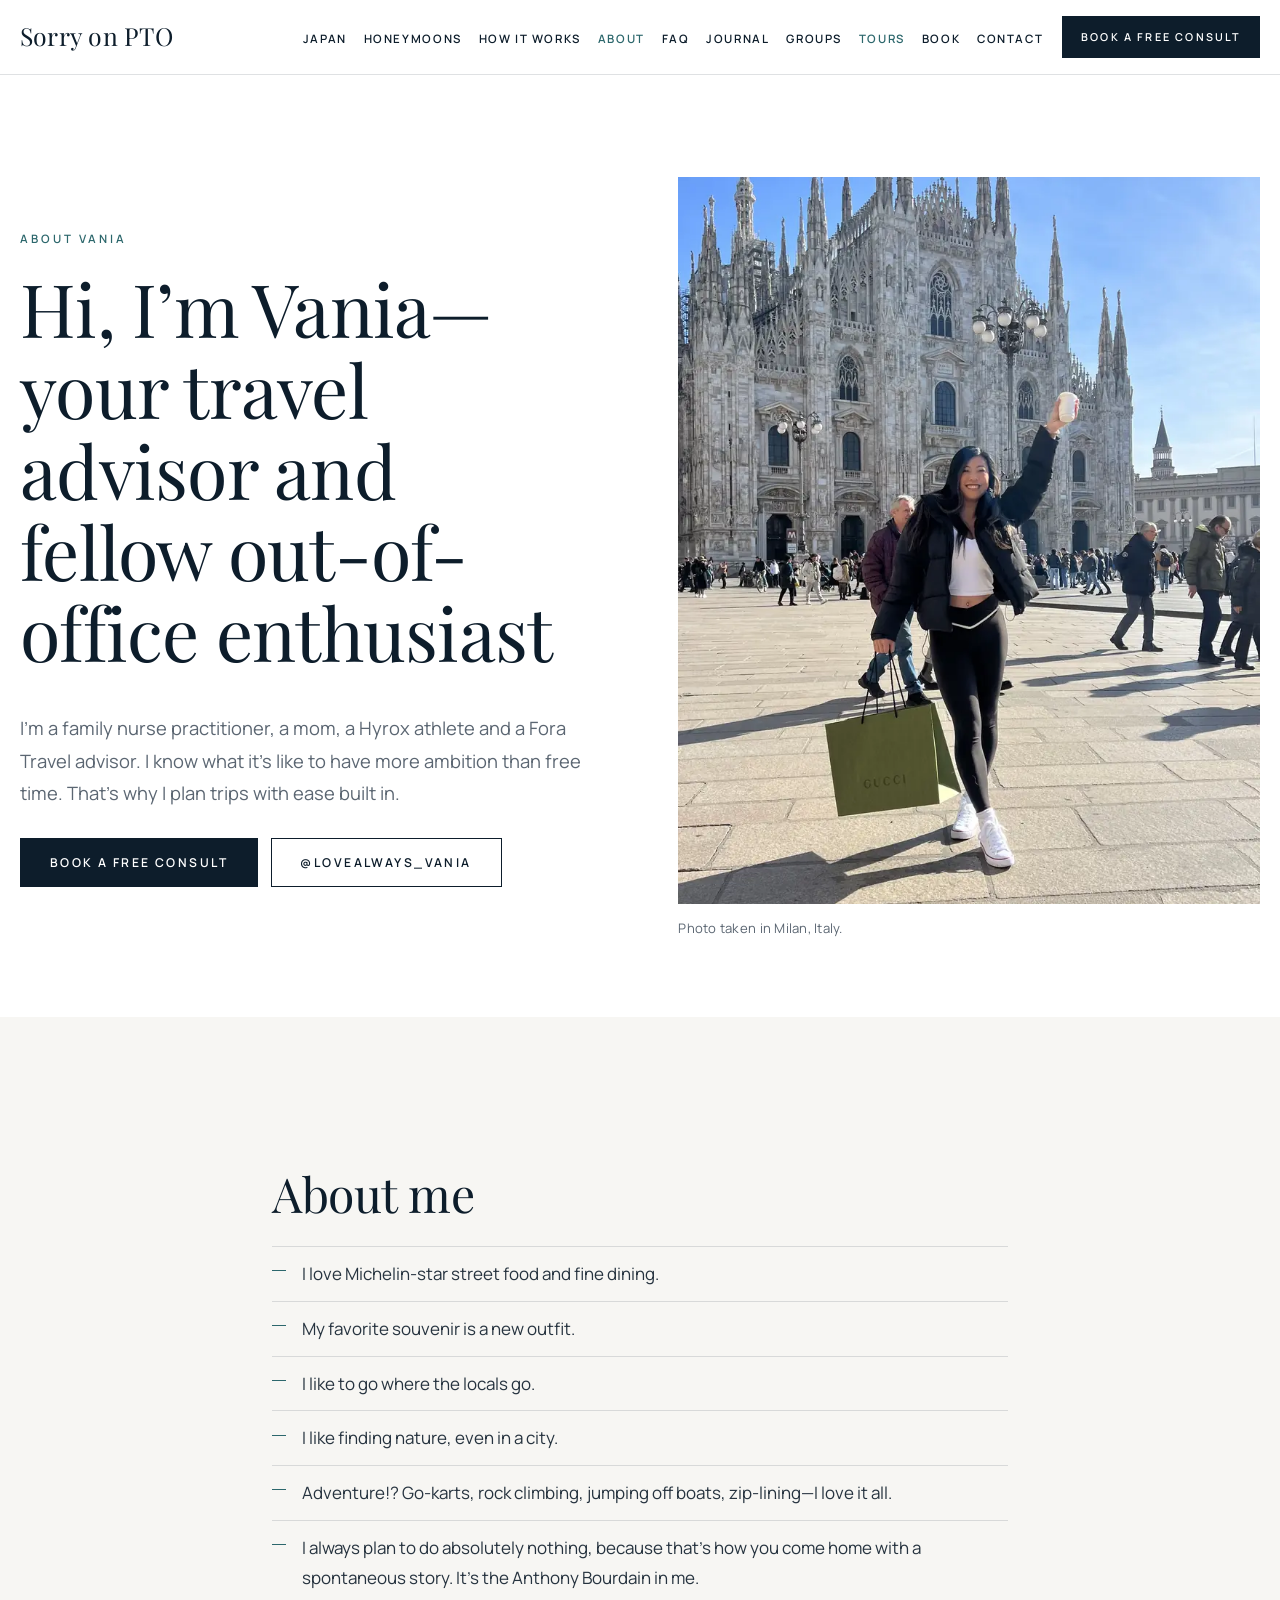
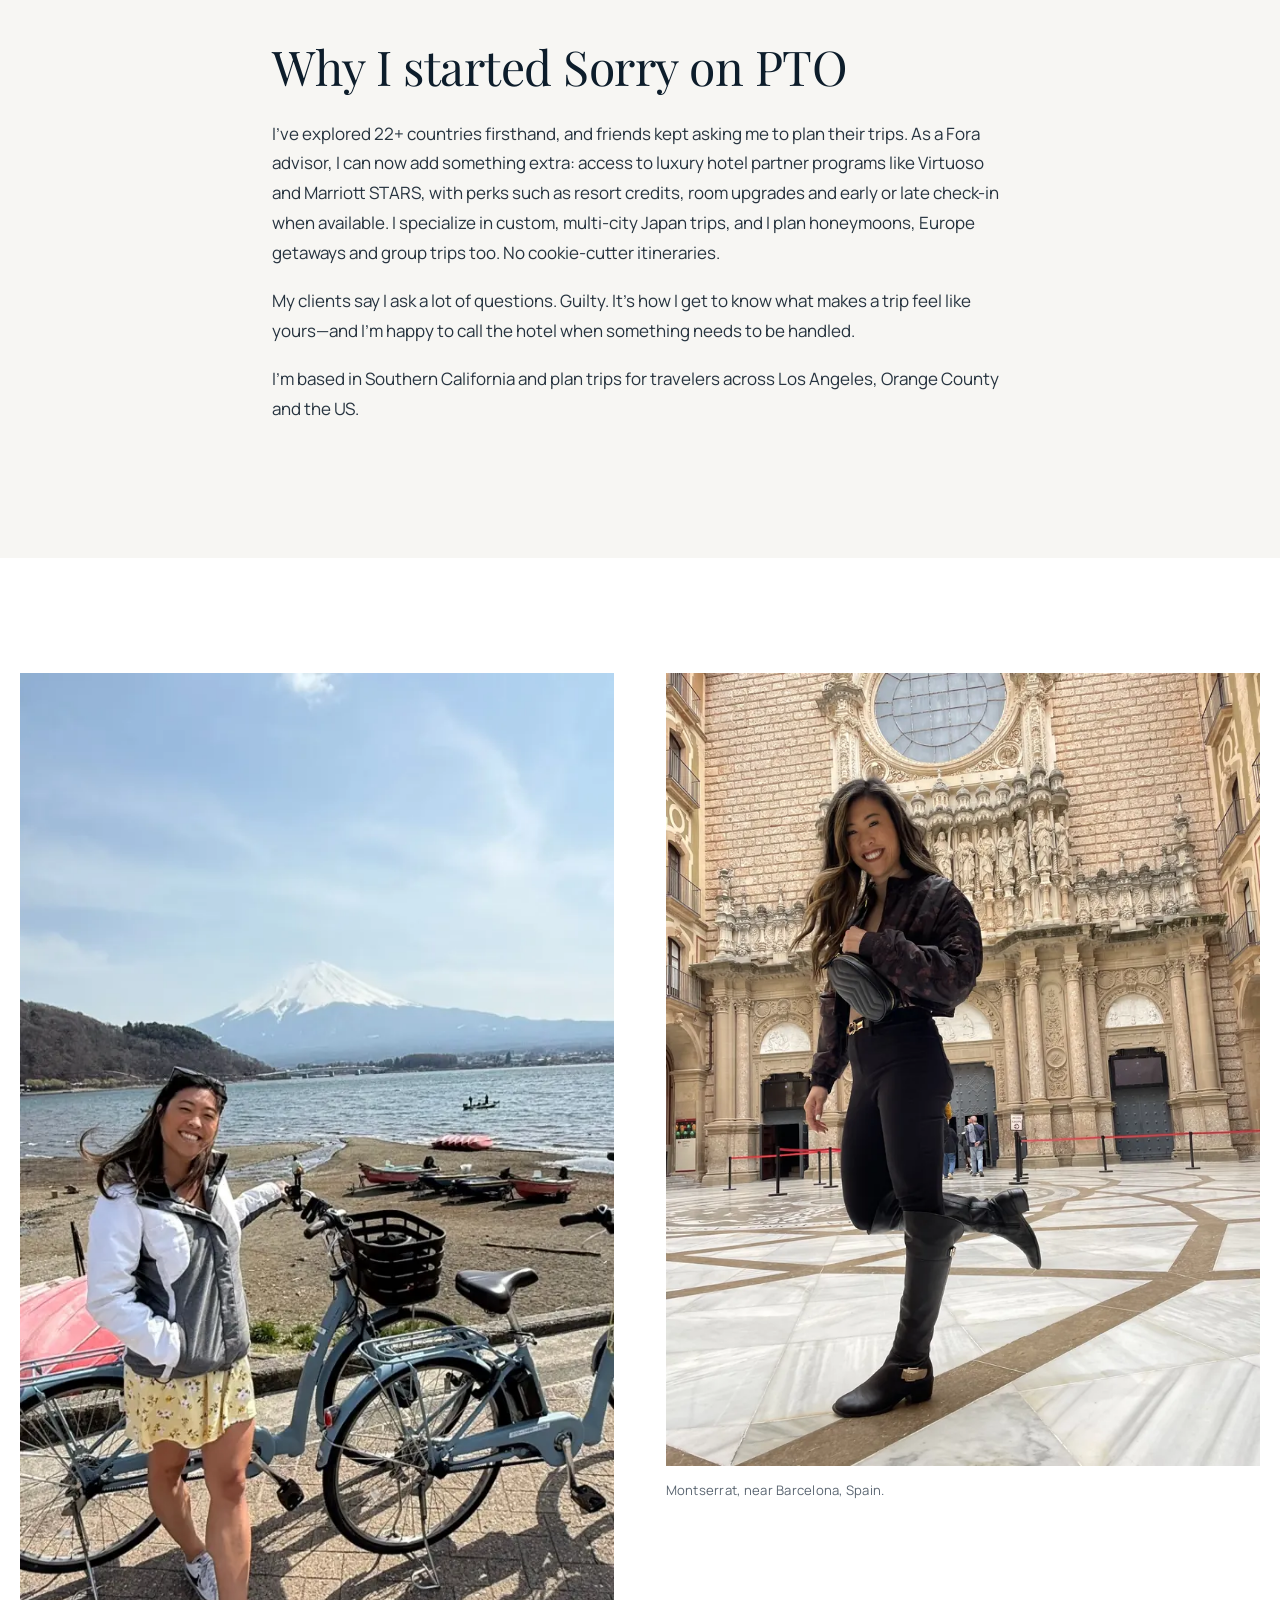
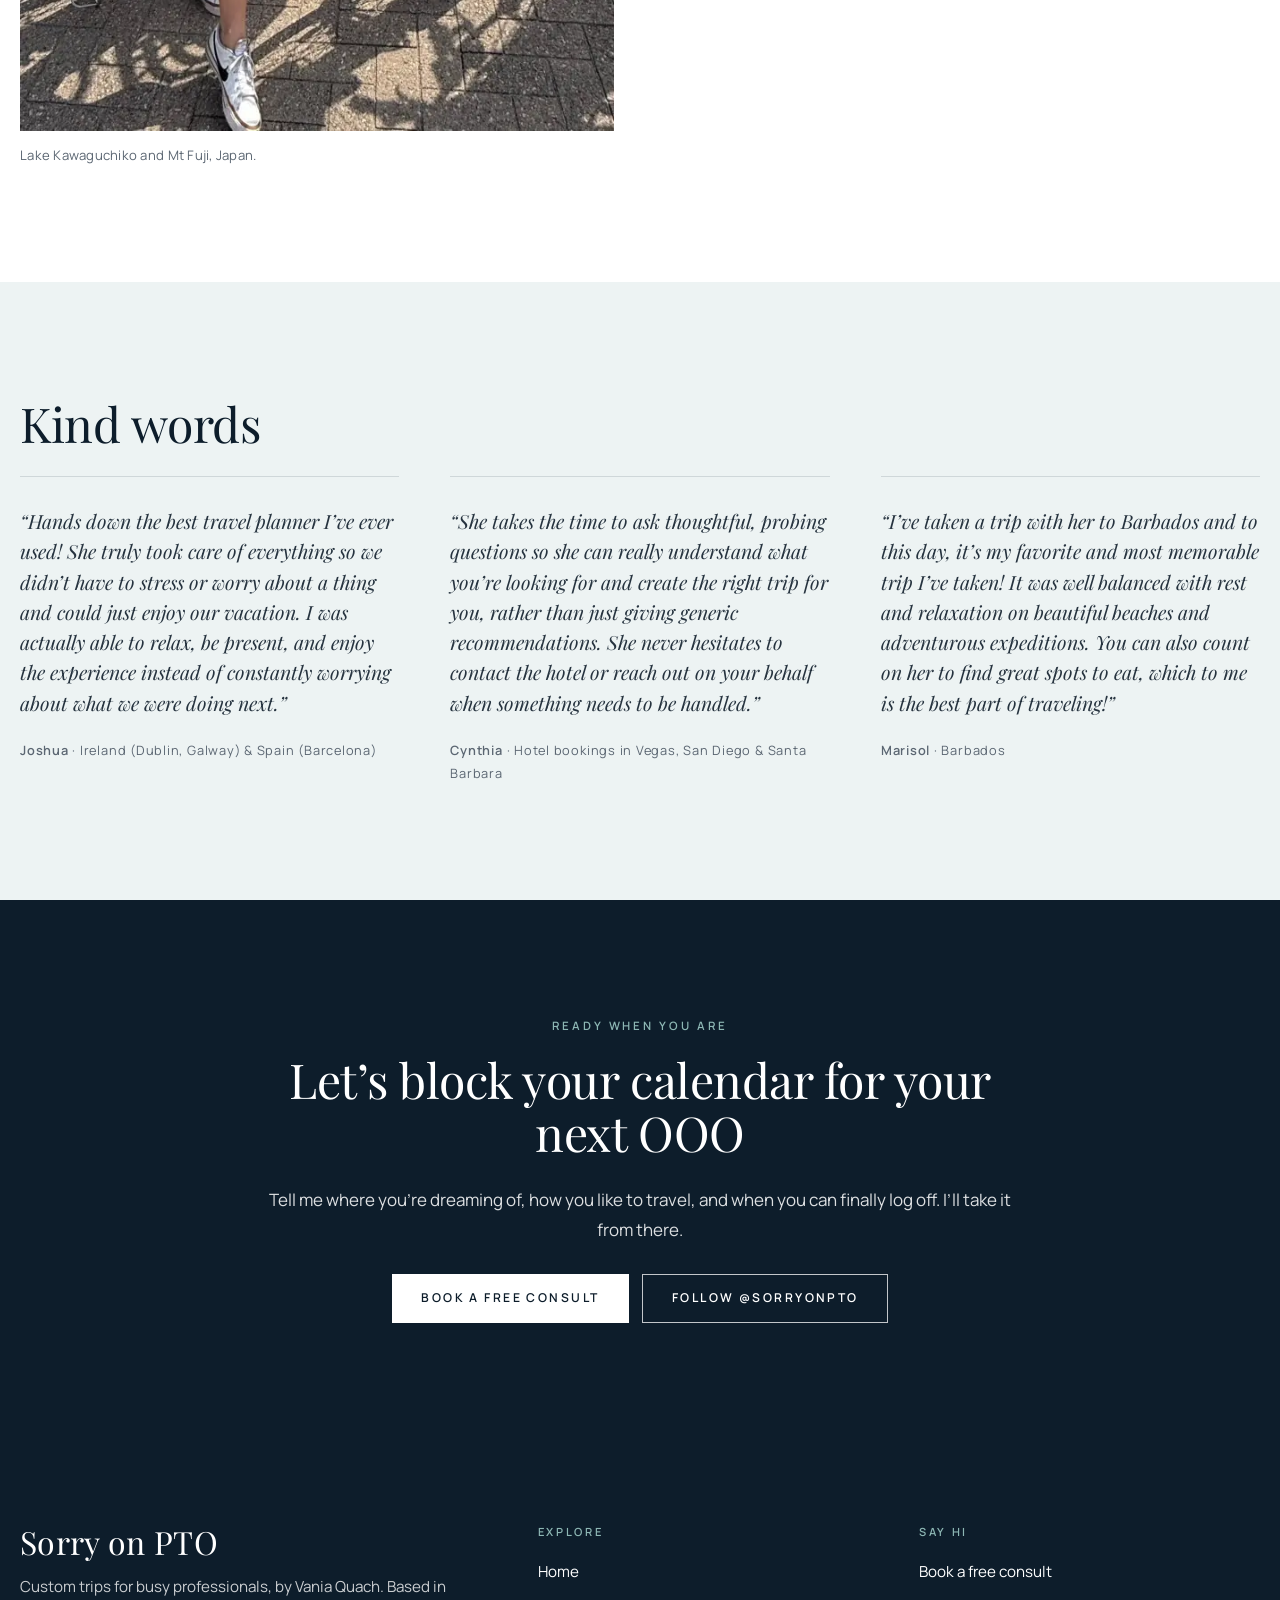
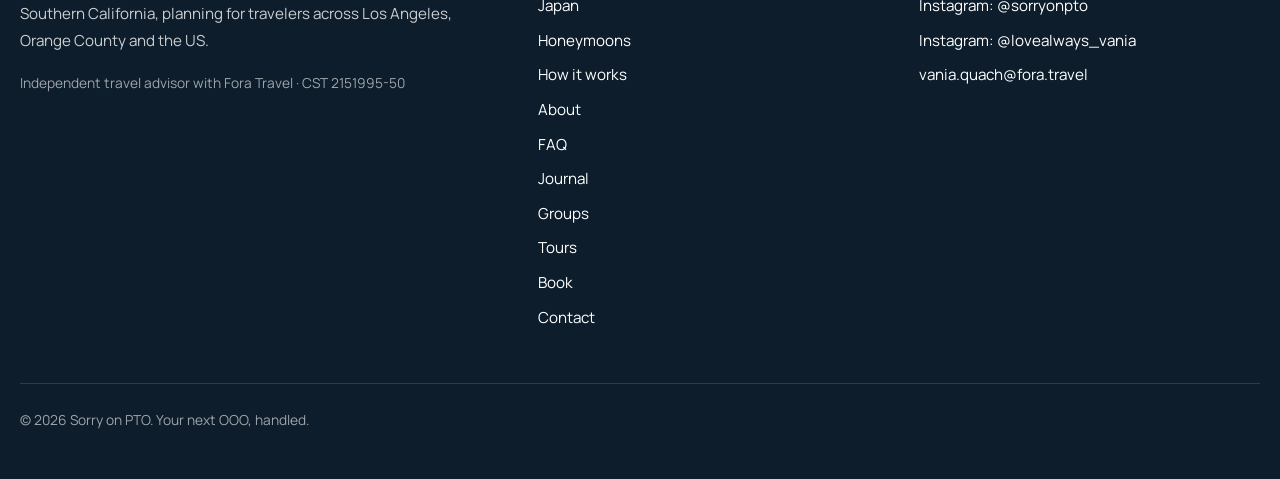
==== commit 237b3980: "Remove Whittier location mentions; use Los Angeles & Orange County / Southern California" ====
--- a/about/index.html
+++ b/about/index.html
@@ -3,26 +3,26 @@
 <head>
 <meta charset="utf-8">
 <meta name="viewport" content="width=device-width, initial-scale=1">
-<title>About Vania Quach, Luxury Travel Advisor in Whittier, CA | Sorry on PTO</title>
-<meta name="description" content="Meet Vania Quach: nurse practitioner, mom and Fora luxury travel advisor in Whittier, CA, designing custom Japan, group and milestone trips in 22+ countries.">
+<title>About Vania Quach, Luxury Travel Advisor in Los Angeles & Orange County | Sorry on PTO</title>
+<meta name="description" content="Meet Vania Quach: nurse practitioner, mom and Fora luxury travel advisor serving Los Angeles & Orange County, designing custom Japan, group and milestone trips in 22+ countries.">
 <link rel="canonical" href="https://sorryonpto.com/about/">
 <meta name="theme-color" content="#0D1D2B">
 <meta property="og:type" content="website">
 <meta property="og:site_name" content="Sorry on PTO">
-<meta property="og:title" content="About Vania Quach, Luxury Travel Advisor in Whittier, CA | Sorry on PTO">
-<meta property="og:description" content="Meet Vania Quach: nurse practitioner, mom and Fora luxury travel advisor in Whittier, CA, designing custom Japan, group and milestone trips in 22+ countries.">
+<meta property="og:title" content="About Vania Quach, Luxury Travel Advisor in Los Angeles & Orange County | Sorry on PTO">
+<meta property="og:description" content="Meet Vania Quach: nurse practitioner, mom and Fora luxury travel advisor serving Los Angeles & Orange County, designing custom Japan, group and milestone trips in 22+ countries.">
 <meta property="og:url" content="https://sorryonpto.com/about/">
 <meta property="og:image" content="https://sorryonpto.com/og.jpg">
 <meta property="og:image:width" content="1200">
 <meta property="og:image:height" content="630">
 <meta name="twitter:card" content="summary_large_image">
-<meta name="twitter:title" content="About Vania Quach, Luxury Travel Advisor in Whittier, CA | Sorry on PTO">
-<meta name="twitter:description" content="Meet Vania Quach: nurse practitioner, mom and Fora luxury travel advisor in Whittier, CA, designing custom Japan, group and milestone trips in 22+ countries.">
+<meta name="twitter:title" content="About Vania Quach, Luxury Travel Advisor in Los Angeles & Orange County | Sorry on PTO">
+<meta name="twitter:description" content="Meet Vania Quach: nurse practitioner, mom and Fora luxury travel advisor serving Los Angeles & Orange County, designing custom Japan, group and milestone trips in 22+ countries.">
 <meta name="twitter:image" content="https://sorryonpto.com/og.jpg">
 <link rel="icon" href="../favicon.svg" type="image/svg+xml">
 <link rel="preload" href="../fonts/PlayfairDisplay-normal.woff2" as="font" type="font/woff2" crossorigin>
 <link rel="stylesheet" href="../styles.css">
-<script type="application/ld+json">{"@context": "https://schema.org", "@type": "Person", "@id": "https://sorryonpto.com/about/#vania", "name": "Vania Quach", "jobTitle": "Travel Advisor", "worksFor": {"@type": "Organization", "name": "Fora Travel", "url": "https://www.foratravel.com/"}, "url": "https://sorryonpto.com/about/", "image": "https://sorryonpto.com/img/vania-milan-duomo-800.webp", "homeLocation": {"@type": "Place", "name": "Whittier, California"}, "knowsAbout": ["Japan travel", "Luxury travel", "Honeymoon planning"], "sameAs": ["https://www.instagram.com/lovealways_vania/", "https://www.instagram.com/sorryonpto/"]}</script>
+<script type="application/ld+json">{"@context": "https://schema.org", "@type": "Person", "@id": "https://sorryonpto.com/about/#vania", "name": "Vania Quach", "jobTitle": "Travel Advisor", "worksFor": {"@type": "Organization", "name": "Fora Travel", "url": "https://www.foratravel.com/"}, "url": "https://sorryonpto.com/about/", "image": "https://sorryonpto.com/img/vania-milan-duomo-800.webp", "homeLocation": {"@type": "Place", "name": "Southern California"}, "knowsAbout": ["Japan travel", "Luxury travel", "Honeymoon planning"], "sameAs": ["https://www.instagram.com/lovealways_vania/", "https://www.instagram.com/sorryonpto/"]}</script>
 <script type="application/ld+json">{"@context": "https://schema.org", "@type": "BreadcrumbList", "itemListElement": [{"@type": "ListItem", "position": 1, "name": "Home", "item": "https://sorryonpto.com/"}, {"@type": "ListItem", "position": 2, "name": "About Vania", "item": "https://sorryonpto.com/about/"}]}</script>
 </head>
 <body>
@@ -50,7 +50,7 @@
 <li>I always plan to do absolutely nothing, because that’s how you come home with a spontaneous story. It’s the Anthony Bourdain in me.</li></ul>
 <h2>Why I started Sorry on PTO</h2><p>I’ve explored 22+ countries firsthand, and friends kept asking me to plan their trips. As a Fora advisor, I can now add something extra: access to luxury hotel partner programs like Virtuoso and Marriott STARS, with perks such as resort credits, room upgrades and early or late check-in when available. I specialize in custom, multi-city Japan trips, and I plan honeymoons, Europe getaways and group trips too. No cookie-cutter itineraries.</p>
 <p>My clients say I ask a lot of questions. Guilty. It’s how I get to know what makes a trip feel like yours—and I’m happy to call the hotel when something needs to be handled.</p>
-<p>I’m based in Whittier, California, and plan trips for travelers across Southern California and the US.</p></div></section>
+<p>I’m based in Southern California and plan trips for travelers across Los Angeles, Orange County and the US.</p></div></section>
 <section><div class="wrap grid grid-2" style="align-items:start">
 <figure class="round"><img src="../img/mt-fuji-bike-kawaguchiko-800.webp" srcset="../img/mt-fuji-bike-kawaguchiko-800.webp 664w" sizes="(max-width: 700px) 100vw, 50vw" width="664" height="1182" alt="Vania with her bike by Lake Kawaguchiko, Mt Fuji in the background" loading="lazy" decoding="async"><figcaption>Lake Kawaguchiko and Mt Fuji, Japan.</figcaption></figure>
 <figure class="round"><img src="../img/vania-montserrat-basilica-spain-800.webp" srcset="../img/vania-montserrat-basilica-spain-800.webp 800w, ../img/vania-montserrat-basilica-spain-1600.webp 1050w" sizes="(max-width: 860px) 100vw, 50vw" width="800" height="1067" alt="Vania at the basilica of Montserrat near Barcelona, Spain" loading="lazy" decoding="async"><figcaption>Montserrat, near Barcelona, Spain.</figcaption></figure>
@@ -62,7 +62,7 @@
   <div class="wrap footer-grid">
     <div>
       <p class="brand brand-foot">Sorry on PTO</p>
-      <p>Custom trips for busy professionals, by Vania Quach. Based in Whittier, CA, planning for travelers across Southern California and the US.</p>
+      <p>Custom trips for busy professionals, by Vania Quach. Based in Southern California, planning for travelers across Los Angeles, Orange County and the US.</p>
       <p class="small">Independent travel advisor with Fora Travel · CST 2151995-50</p>
     </div>
     <div>
--- a/styles.css
+++ b/styles.css
@@ -238,3 +238,7 @@
 .is-expired{display:none!important}
 .site-footer .nav-tours{color:#fff!important}
 .site-footer .nav-tours:hover{color:var(--sea)!important}
+.promo-viator{font-family:var(--serif);font-style:italic;font-size:clamp(1.6rem,4vw,2.2rem);line-height:1.1;color:var(--sea);margin:0 0 .5rem}
+.tours-hero::after{background:linear-gradient(180deg,rgba(6,16,26,.3) 0%,rgba(6,16,26,.05) 30%,rgba(6,16,26,.5) 62%,rgba(6,16,26,.62) 100%)}
+.tours-hero .tag,.tours-hero .eyebrow{text-shadow:0 1px 14px rgba(0,0,0,.45)}
+.tb-promo-note{font-size:.88rem;color:rgba(255,255,255,.82);margin:.7rem 0 0}
